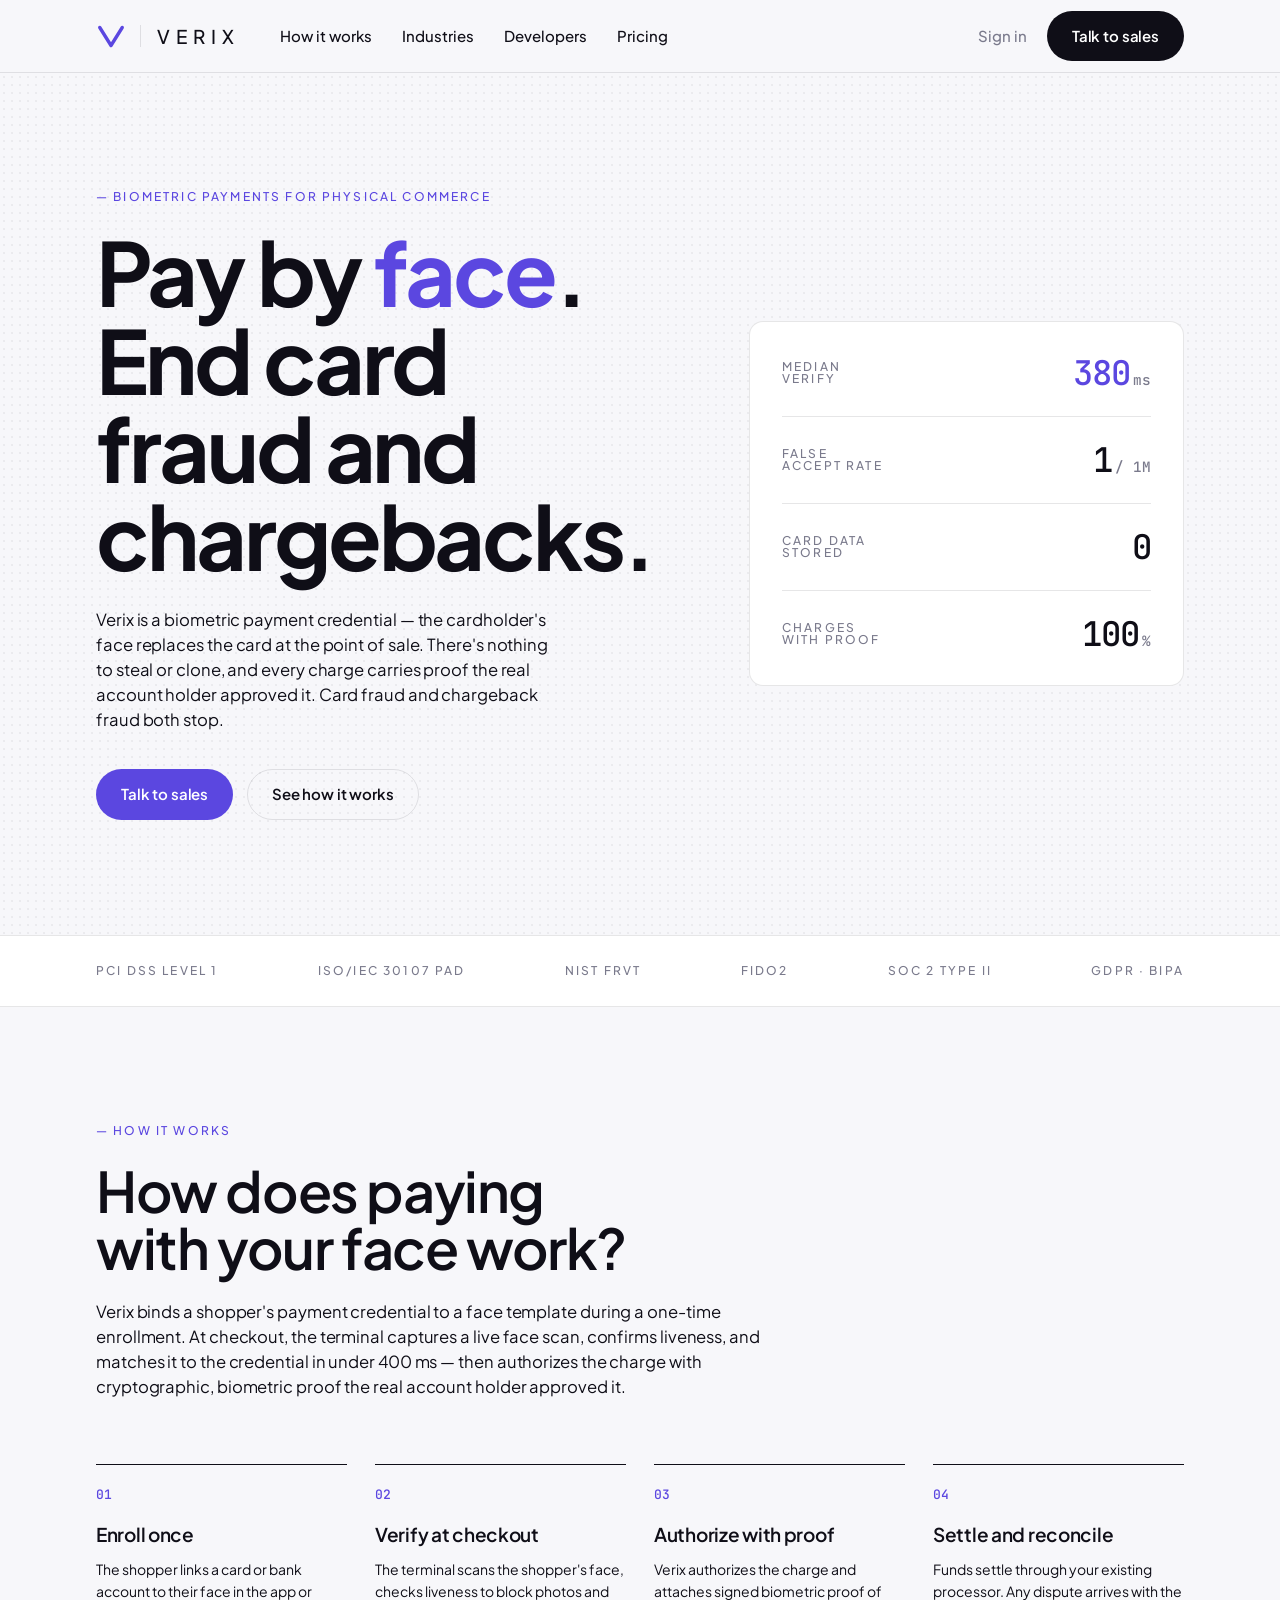
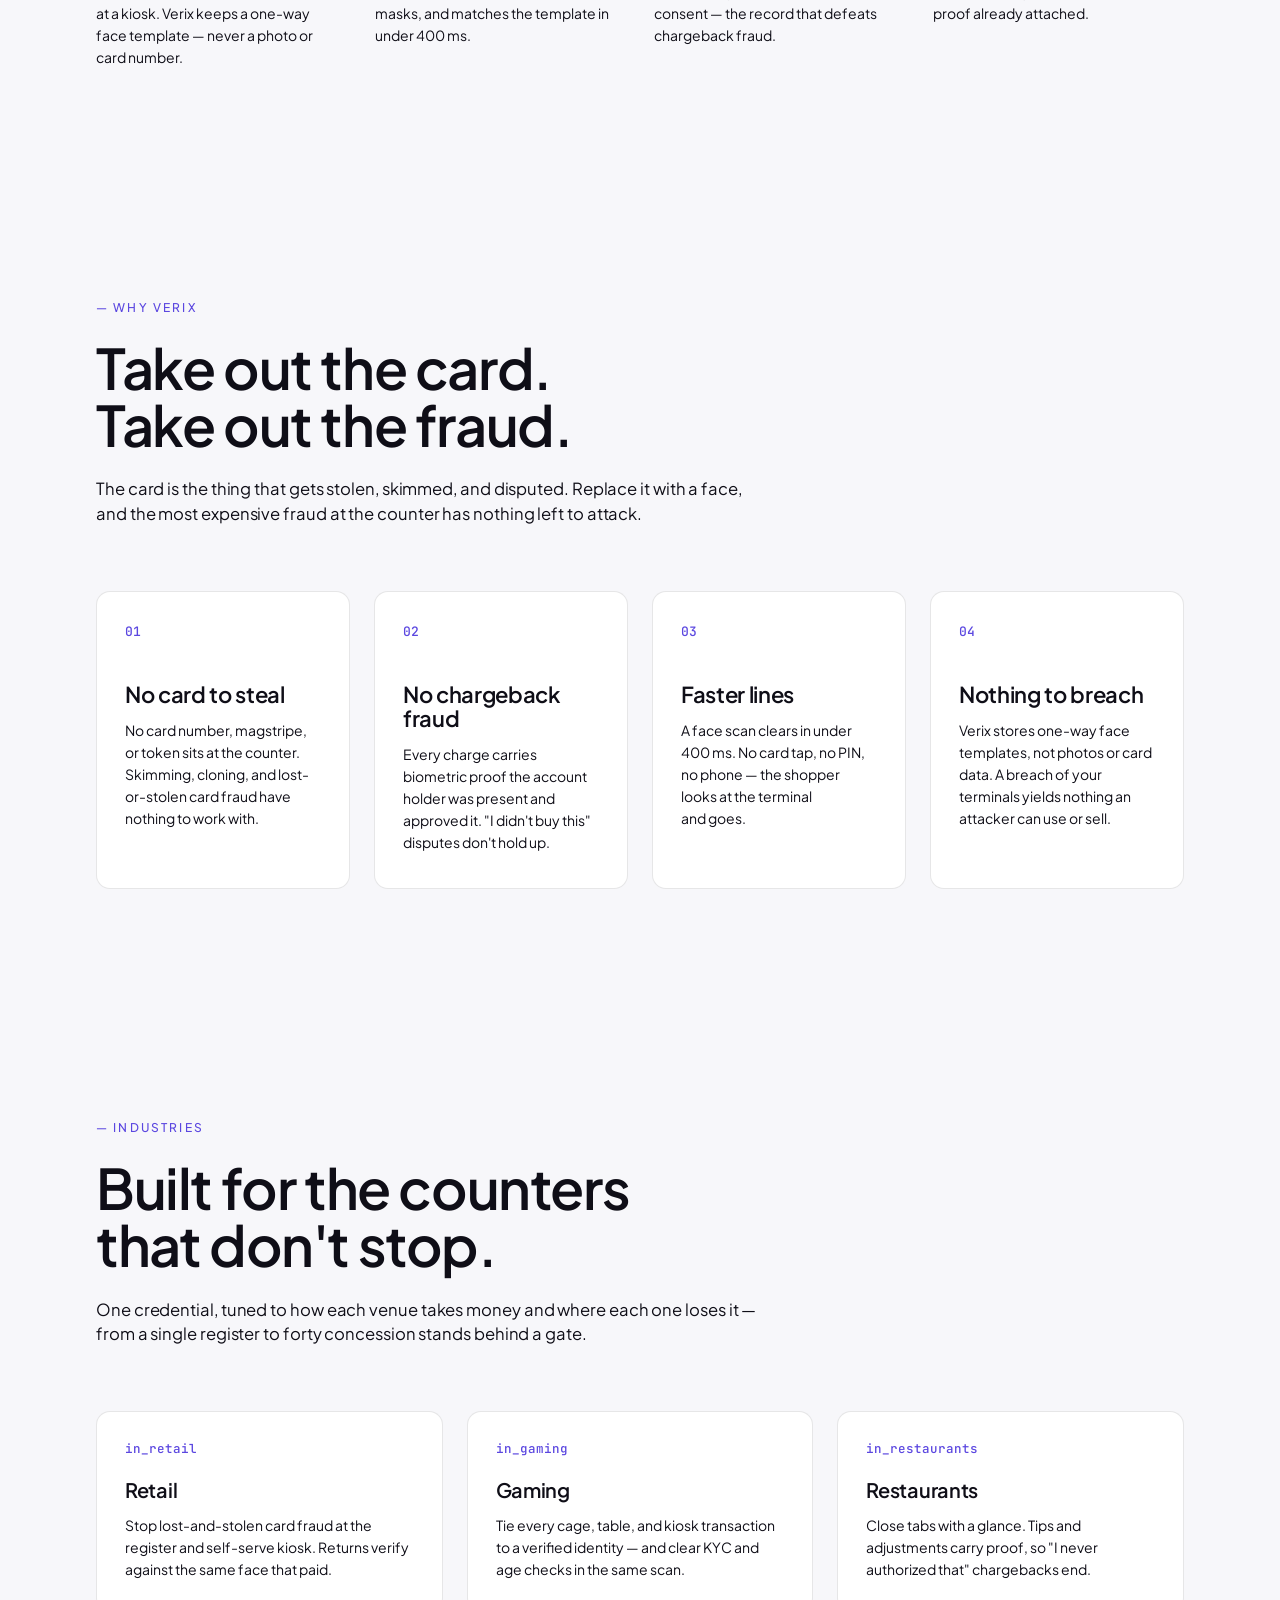
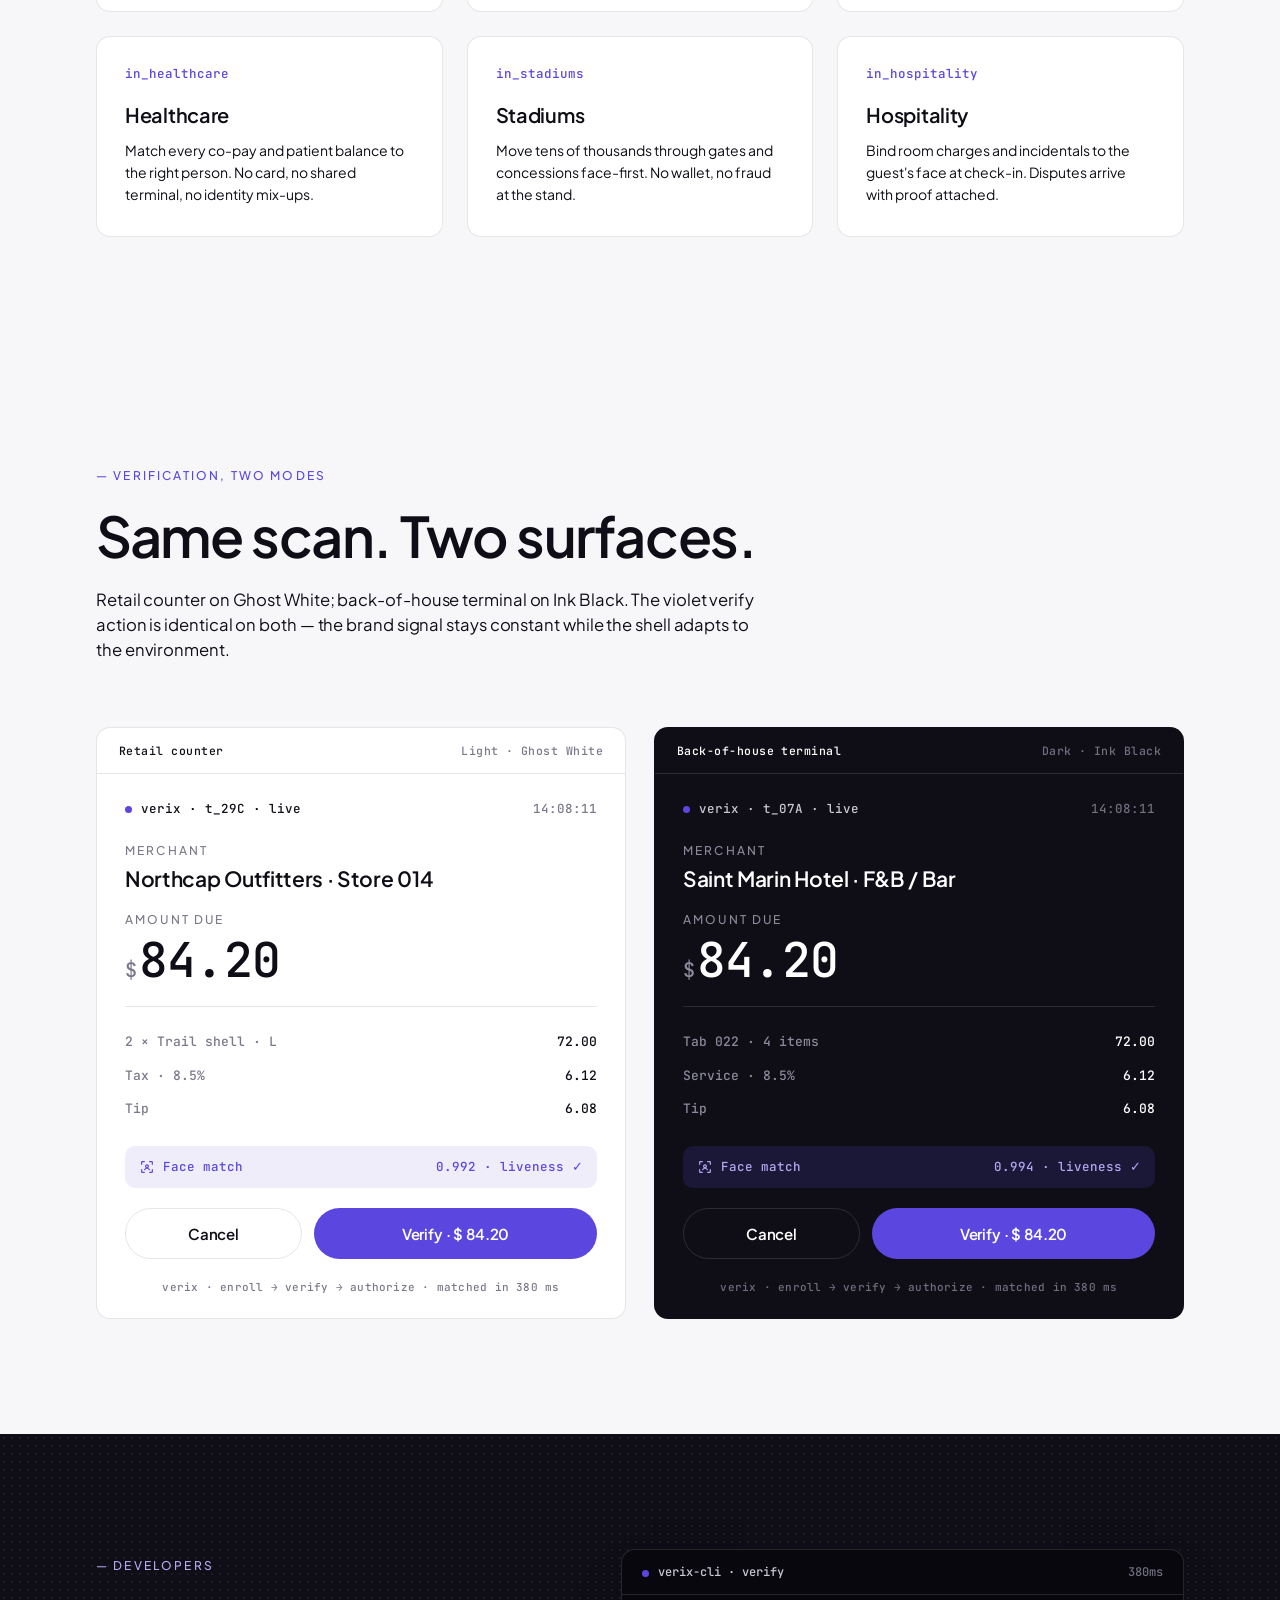
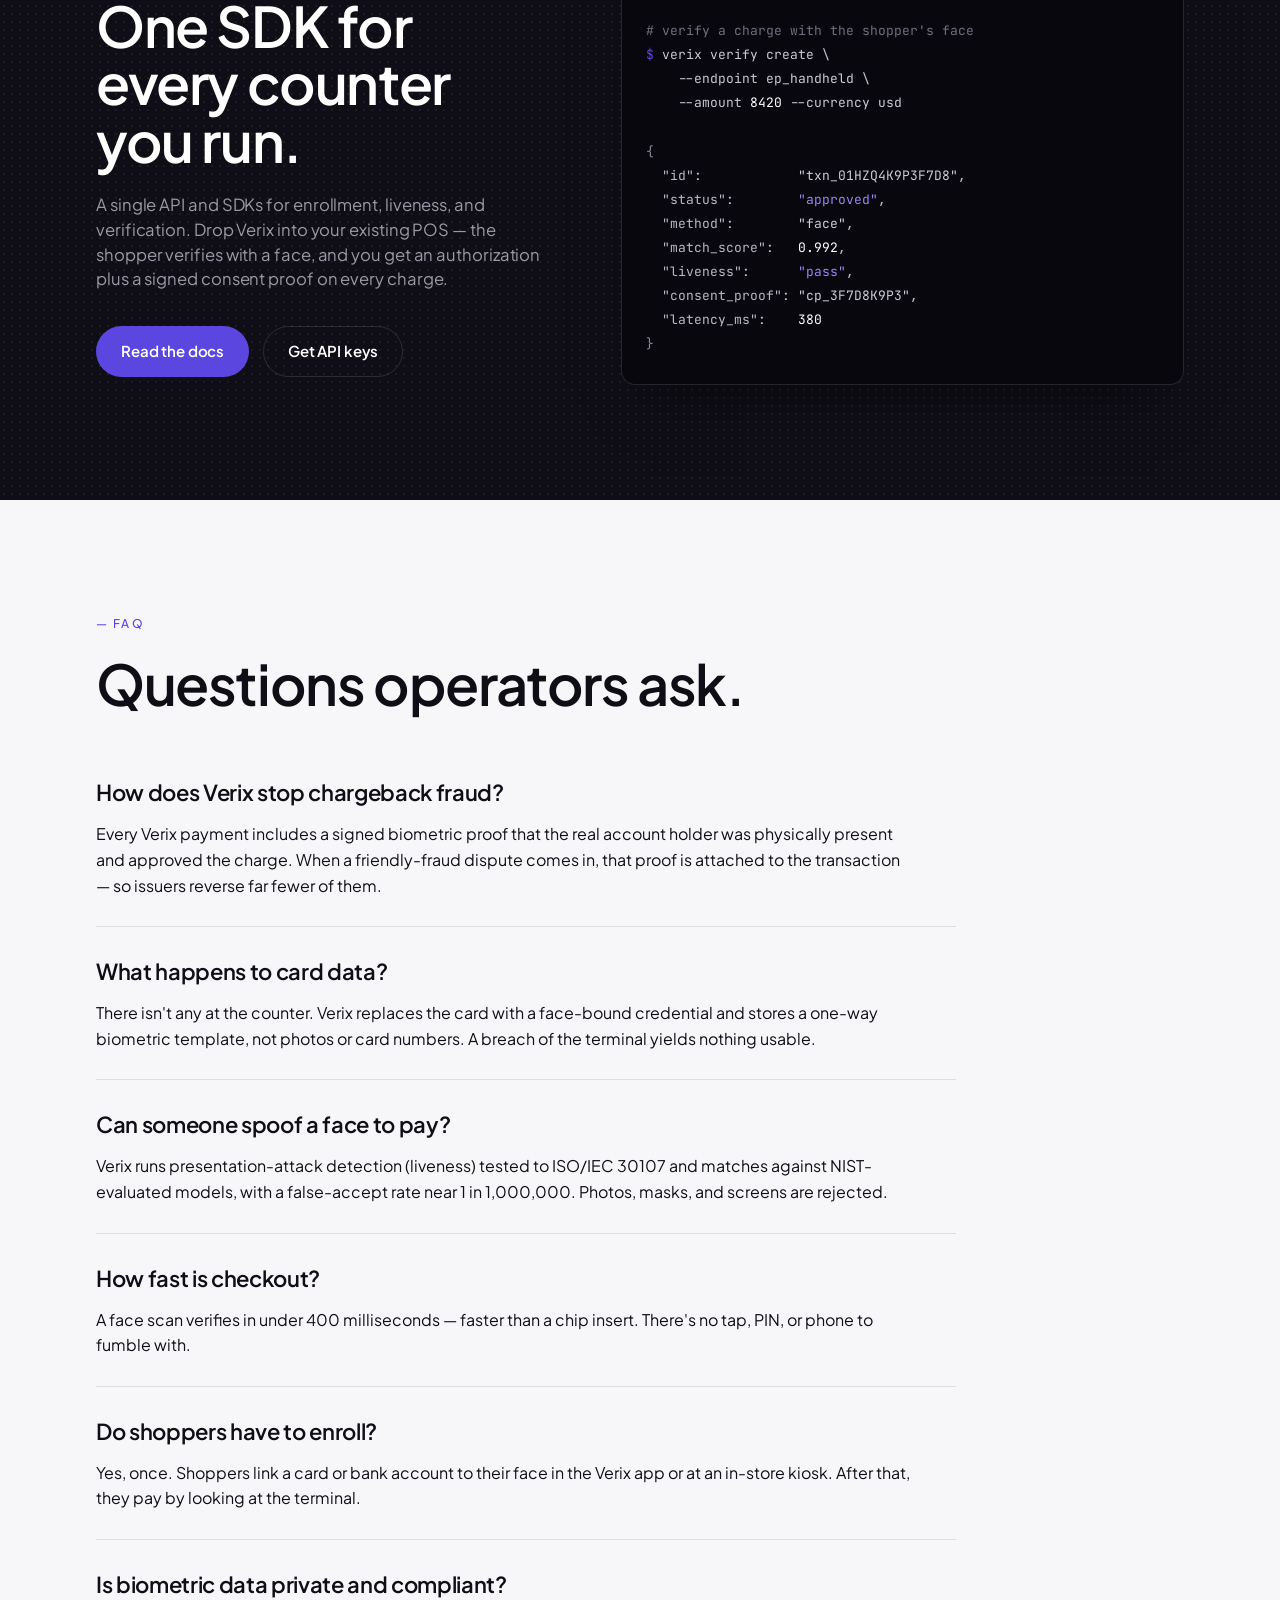
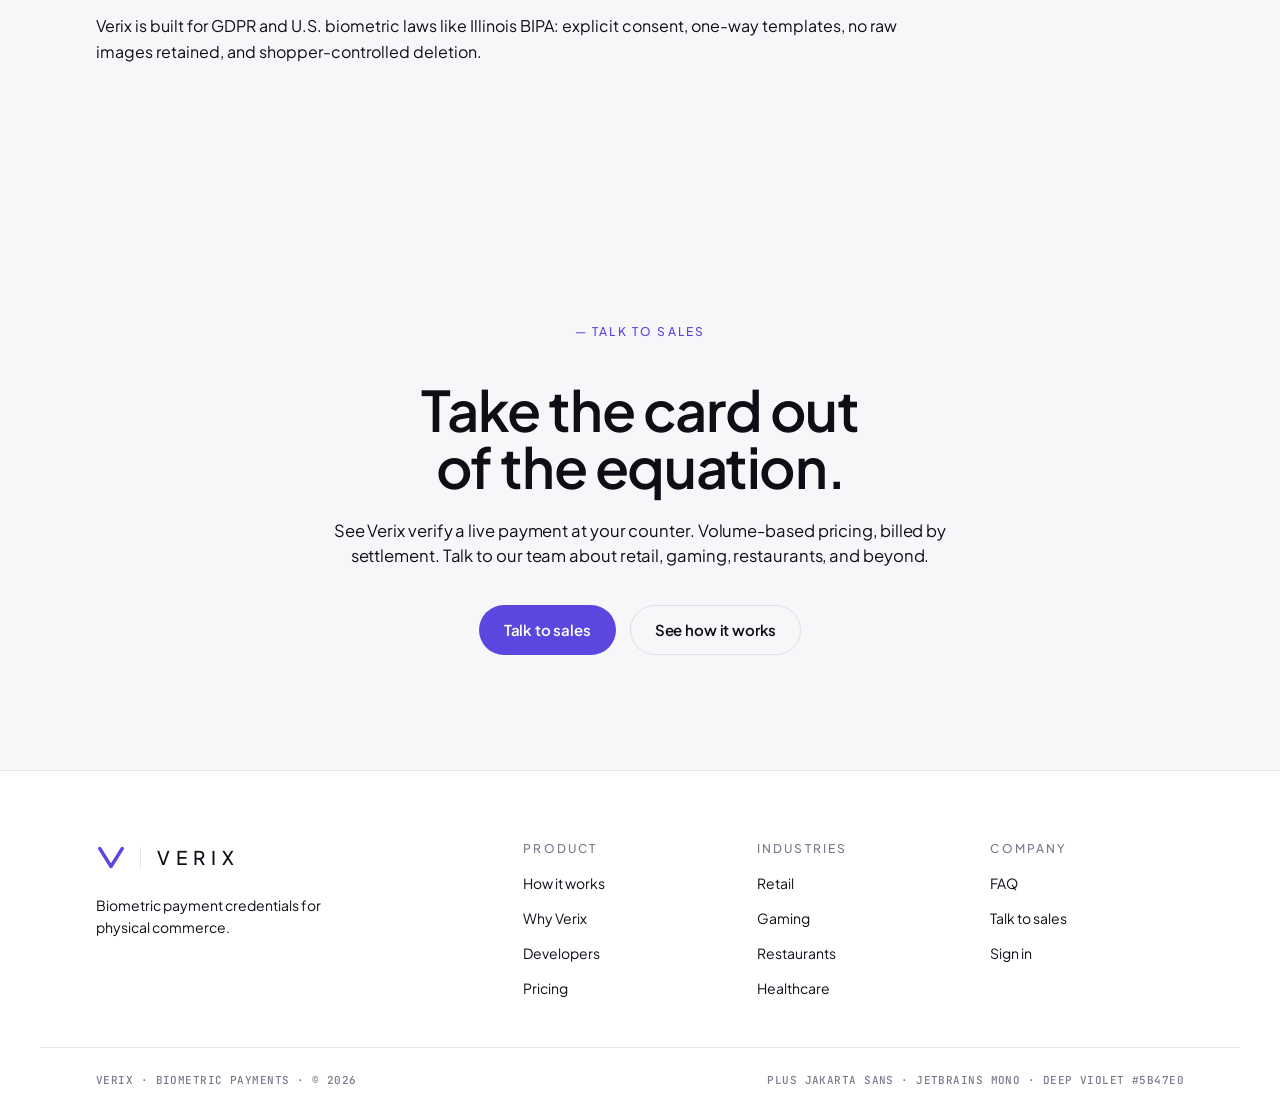
==== index.html @ 4250e893 "Initial release: Verix biometric payment marketing site Full single-page site for Verix — Face ID / " ====
<!DOCTYPE html>
<html lang="en">
<head>
  <meta charset="UTF-8" />
  <meta name="viewport" content="width=device-width, initial-scale=1.0" />
  <title>Verix — Biometric Payments That End Card &amp; Chargeback Fraud</title>
  <meta name="description" content="Verix turns a shopper's face into their payment credential at the POS — ending stolen-card fraud and chargeback fraud for retail, gaming, restaurants, and more." />
  <meta name="author" content="Verix" />
  <meta name="robots" content="index, follow, max-image-preview:large" />
  <meta name="theme-color" content="#0F0E17" />
  <!-- PRE-LAUNCH TODO: replace every "verix.example" with the real domain once purchased
       (canonical, Open Graph, Twitter, JSON-LD, robots.txt, sitemap.xml). -->
  <link rel="canonical" href="https://verix.example/" />

  <!-- Open Graph -->
  <meta property="og:type" content="website" />
  <meta property="og:site_name" content="Verix" />
  <meta property="og:title" content="Verix — Biometric Payments That End Card &amp; Chargeback Fraud" />
  <meta property="og:description" content="A payment credential bound to the cardholder's face. Nothing to steal or clone, and proof the real account holder approved every charge — so card fraud and chargeback fraud both stop." />
  <meta property="og:url" content="https://verix.example/" />
  <meta property="og:image" content="https://verix.example/og-cover.png" />
  <!-- Twitter -->
  <meta name="twitter:card" content="summary_large_image" />
  <meta name="twitter:title" content="Verix — Biometric Payments That End Card &amp; Chargeback Fraud" />
  <meta name="twitter:description" content="Pay by face at the POS. No card to steal, and biometric proof that defeats chargeback fraud." />
  <meta name="twitter:image" content="https://verix.example/og-cover.png" />

  <link rel="preconnect" href="https://fonts.googleapis.com" />
  <link rel="preconnect" href="https://fonts.gstatic.com" crossorigin />
  <link href="https://fonts.googleapis.com/css2?family=JetBrains+Mono:wght@400;500&family=Plus+Jakarta+Sans:wght@400;500;600;700;800&display=swap" rel="stylesheet" />
  <link rel="icon" href="data:image/svg+xml,%3Csvg xmlns='http://www.w3.org/2000/svg' viewBox='0 0 40 36'%3E%3Cpath d='M5 6 20 30 35 6' fill='none' stroke='%235B47E0' stroke-width='4.5' stroke-linecap='round' stroke-linejoin='round'/%3E%3C/svg%3E" />
  <link rel="stylesheet" href="styles.css" />

  <!-- Structured data -->
  <script type="application/ld+json">
  {
    "@context": "https://schema.org",
    "@type": "Organization",
    "name": "Verix",
    "url": "https://verix.example/",
    "logo": "https://verix.example/logo.svg",
    "description": "Verix is a biometric payment credential that replaces cards at the point of sale to eliminate card fraud and chargeback fraud.",
    "sameAs": ["https://www.linkedin.com/company/verix", "https://x.com/verix"]
  }
  </script>
  <script type="application/ld+json">
  {
    "@context": "https://schema.org",
    "@type": "WebSite",
    "name": "Verix",
    "url": "https://verix.example/"
  }
  </script>
  <script type="application/ld+json">
  {
    "@context": "https://schema.org",
    "@type": "SoftwareApplication",
    "name": "Verix",
    "applicationCategory": "FinanceApplication",
    "operatingSystem": "POS terminals, iOS, Android",
    "description": "A face-bound payment credential for POS systems that eliminates card fraud and chargeback fraud across retail, gaming, restaurants, healthcare, stadiums, and hospitality."
  }
  </script>
  <script type="application/ld+json">
  {
    "@context": "https://schema.org",
    "@type": "HowTo",
    "name": "How to pay with your face using Verix",
    "step": [
      { "@type": "HowToStep", "name": "Enroll once", "text": "The shopper links a card or bank account to their face in the Verix app or at an in-store kiosk. Verix stores a one-way face template, never a photo or card number." },
      { "@type": "HowToStep", "name": "Verify at checkout", "text": "The terminal scans the shopper's face, checks liveness to block spoofs, and matches the template in under 400 milliseconds." },
      { "@type": "HowToStep", "name": "Authorize with proof", "text": "Verix authorizes the charge and attaches biometric proof of consent — the record that defeats chargeback fraud." },
      { "@type": "HowToStep", "name": "Settle and reconcile", "text": "Funds settle through your existing processor. Any dispute arrives with the proof already attached." }
    ]
  }
  </script>
  <script type="application/ld+json">
  {
    "@context": "https://schema.org",
    "@type": "FAQPage",
    "mainEntity": [
      { "@type": "Question", "name": "How does Verix stop chargeback fraud?", "acceptedAnswer": { "@type": "Answer", "text": "Every Verix payment includes a signed biometric proof that the real account holder was physically present and approved the charge. When a friendly-fraud dispute comes in, that proof is attached to the transaction, so issuers reverse far fewer of them." } },
      { "@type": "Question", "name": "What happens to card data with Verix?", "acceptedAnswer": { "@type": "Answer", "text": "There is no card data at the counter. Verix replaces the card with a face-bound credential and stores a one-way biometric template, not photos or card numbers. A breach of the terminal yields nothing usable." } },
      { "@type": "Question", "name": "Can someone spoof a face to pay with Verix?", "acceptedAnswer": { "@type": "Answer", "text": "Verix runs presentation-attack detection (liveness) tested to ISO/IEC 30107 and matches against NIST-evaluated models, with a false-accept rate near 1 in 1,000,000. Photos, masks, and screens are rejected." } },
      { "@type": "Question", "name": "How fast is checkout with Verix?", "acceptedAnswer": { "@type": "Answer", "text": "A face scan verifies in under 400 milliseconds — faster than a chip insert. There is no tap, PIN, or phone to fumble with." } },
      { "@type": "Question", "name": "Do shoppers have to enroll first?", "acceptedAnswer": { "@type": "Answer", "text": "Yes, once. Shoppers link a card or bank account to their face in the Verix app or at an in-store kiosk. After that, they pay by looking at the terminal." } },
      { "@type": "Question", "name": "Is biometric data private and compliant?", "acceptedAnswer": { "@type": "Answer", "text": "Verix is built for GDPR and U.S. biometric laws like Illinois BIPA: explicit consent, one-way templates, no raw images retained, and shopper-controlled deletion." } }
    ]
  }
  </script>
  <script type="application/ld+json">
  {
    "@context": "https://schema.org",
    "@type": "WebPage",
    "url": "https://verix.example/",
    "name": "Verix — Biometric Payments That End Card & Chargeback Fraud",
    "speakable": { "@type": "SpeakableSpecification", "cssSelector": [".hero h1", ".hero-lede"] }
  }
  </script>
</head>
<body>
  <a class="skip-link" href="#main">Skip to content</a>

  <!-- ============ HEADER ============ -->
  <header class="site-header" id="top">
    <div class="container header-inner">
      <a class="wordmark" href="#top" aria-label="Verix home">
        <svg class="vmark" viewBox="0 0 40 36" fill="none" aria-hidden="true">
          <path d="M5 6 L20 30 L35 6" stroke="currentColor" stroke-width="4.5" stroke-linecap="round" stroke-linejoin="round"/>
        </svg>
        <span class="wordmark-rule" aria-hidden="true"></span>
        <span class="wordmark-text">VERIX</span>
      </a>

      <nav class="primary-nav" aria-label="Primary">
        <a href="#how">How it works</a>
        <a href="#industries">Industries</a>
        <a href="#developers">Developers</a>
        <a href="#pricing">Pricing</a>
      </nav>

      <div class="header-actions">
        <a class="link-signin" href="#signin">Sign in</a>
        <a class="btn btn-ink" href="#pricing">Talk to sales</a>
        <button class="nav-toggle" aria-label="Toggle navigation" aria-expanded="false" aria-controls="mobile-nav">
          <span></span><span></span><span></span>
        </button>
      </div>
    </div>
    <nav class="mobile-nav" id="mobile-nav" aria-label="Mobile">
      <a href="#how">How it works</a>
      <a href="#industries">Industries</a>
      <a href="#developers">Developers</a>
      <a href="#pricing">Pricing</a>
      <a href="#signin">Sign in</a>
      <a class="btn btn-violet" href="#pricing">Talk to sales</a>
    </nav>
  </header>

  <main id="main">
    <!-- ============ HERO ============ -->
    <section class="hero">
      <div class="container hero-grid">
        <div class="hero-copy">
          <p class="eyebrow reveal" style="--rd:0s">— Biometric payments for physical commerce</p>
          <h1 class="display-1 reveal" style="--rd:.07s">
            Pay by <span class="accent">face</span>. End card fraud and chargebacks.
          </h1>
          <p class="body-1 hero-lede reveal" style="--rd:.14s">
            Verix is a biometric payment credential — the cardholder's face replaces
            the card at the point of sale. There's nothing to steal or clone, and
            every charge carries proof the real account holder approved it. Card
            fraud and chargeback fraud both stop.
          </p>
          <div class="hero-cta reveal" style="--rd:.21s">
            <a class="btn btn-violet" href="#pricing">Talk to sales</a>
            <a class="btn btn-outline" href="#how">See how it works</a>
          </div>
        </div>

        <aside class="stats-card reveal" style="--rd:.28s" aria-label="Verix at a glance">
          <dl class="stats">
            <div class="stat">
              <dt class="caps-label">Median verify</dt>
              <dd class="mono-amount accent">380<span class="unit">ms</span></dd>
            </div>
            <div class="stat">
              <dt class="caps-label">False accept rate</dt>
              <dd class="mono-amount">1<span class="unit">/ 1M</span></dd>
            </div>
            <div class="stat">
              <dt class="caps-label">Card data stored</dt>
              <dd class="mono-amount">0</dd>
            </div>
            <div class="stat">
              <dt class="caps-label">Charges with proof</dt>
              <dd class="mono-amount">100<span class="unit">%</span></dd>
            </div>
          </dl>
        </aside>
      </div>
    </section>

    <!-- ============ STANDARDS / TRUST BAND ============ -->
    <section class="strip" aria-label="Standards and certifications">
      <div class="container">
        <ul class="strip-list">
          <li>PCI DSS Level 1</li>
          <li>ISO/IEC 30107 PAD</li>
          <li>NIST FRVT</li>
          <li>FIDO2</li>
          <li>SOC 2 Type II</li>
          <li>GDPR · BIPA</li>
        </ul>
      </div>
    </section>

    <!-- ============ HOW IT WORKS (AEO question + HowTo) ============ -->
    <section class="section" id="how">
      <div class="container">
        <header class="section-head">
          <p class="eyebrow">— How it works</p>
          <h2 class="display-2">How does paying with your face work?</h2>
          <p class="body-1 section-sub">
            Verix binds a shopper's payment credential to a face template during a
            one-time enrollment. At checkout, the terminal captures a live face scan,
            confirms liveness, and matches it to the credential in under 400&nbsp;ms —
            then authorizes the charge with cryptographic, biometric proof the real
            account holder approved it.
          </p>
        </header>

        <ol class="step-grid">
          <li class="step">
            <span class="step-num mono">01</span>
            <h3 class="step-title">Enroll once</h3>
            <p class="body-2">The shopper links a card or bank account to their face in the app or at a kiosk. Verix keeps a one-way face template — never a photo or card number.</p>
          </li>
          <li class="step">
            <span class="step-num mono">02</span>
            <h3 class="step-title">Verify at checkout</h3>
            <p class="body-2">The terminal scans the shopper's face, checks liveness to block photos and masks, and matches the template in under 400&nbsp;ms.</p>
          </li>
          <li class="step">
            <span class="step-num mono">03</span>
            <h3 class="step-title">Authorize with proof</h3>
            <p class="body-2">Verix authorizes the charge and attaches signed biometric proof of consent — the record that defeats chargeback fraud.</p>
          </li>
          <li class="step">
            <span class="step-num mono">04</span>
            <h3 class="step-title">Settle and reconcile</h3>
            <p class="body-2">Funds settle through your existing processor. Any dispute arrives with the proof already attached.</p>
          </li>
        </ol>
      </div>
    </section>

    <!-- ============ VALUE PROPS ============ -->
    <section class="section section-why" id="why">
      <div class="container">
        <header class="section-head">
          <p class="eyebrow">— Why Verix</p>
          <h2 class="display-2">Take out the card. Take out the fraud.</h2>
          <p class="body-1 section-sub">
            The card is the thing that gets stolen, skimmed, and disputed. Replace it
            with a face, and the most expensive fraud at the counter has nothing left
            to attack.
          </p>
        </header>

        <div class="feature-grid">
          <article class="feature-card">
            <span class="feature-index mono">01</span>
            <h3 class="heading-1">No card to steal</h3>
            <p class="body-2">
              No card number, magstripe, or token sits at the counter. Skimming,
              cloning, and lost-or-stolen card fraud have nothing to work with.
            </p>
          </article>
          <article class="feature-card">
            <span class="feature-index mono">02</span>
            <h3 class="heading-1">No chargeback fraud</h3>
            <p class="body-2">
              Every charge carries biometric proof the account holder was present and
              approved it. "I didn't buy this" disputes don't hold up.
            </p>
          </article>
          <article class="feature-card">
            <span class="feature-index mono">03</span>
            <h3 class="heading-1">Faster lines</h3>
            <p class="body-2">
              A face scan clears in under 400&nbsp;ms. No card tap, no PIN, no phone —
              the shopper looks at the terminal and goes.
            </p>
          </article>
          <article class="feature-card">
            <span class="feature-index mono">04</span>
            <h3 class="heading-1">Nothing to breach</h3>
            <p class="body-2">
              Verix stores one-way face templates, not photos or card data. A breach
              of your terminals yields nothing an attacker can use or sell.
            </p>
          </article>
        </div>
      </div>
    </section>

    <!-- ============ INDUSTRIES ============ -->
    <section class="section" id="industries">
      <div class="container">
        <header class="section-head">
          <p class="eyebrow">— Industries</p>
          <h2 class="display-2">Built for the counters that don't stop.</h2>
          <p class="body-1 section-sub">
            One credential, tuned to how each venue takes money and where each one
            loses it — from a single register to forty concession stands behind a gate.
          </p>
        </header>

        <ul class="industry-grid">
          <li class="industry-card">
            <span class="mono industry-code">in_retail</span>
            <h3 class="industry-name">Retail</h3>
            <p class="body-2">Stop lost-and-stolen card fraud at the register and self-serve kiosk. Returns verify against the same face that paid.</p>
          </li>
          <li class="industry-card">
            <span class="mono industry-code">in_gaming</span>
            <h3 class="industry-name">Gaming</h3>
            <p class="body-2">Tie every cage, table, and kiosk transaction to a verified identity — and clear KYC and age checks in the same scan.</p>
          </li>
          <li class="industry-card">
            <span class="mono industry-code">in_restaurants</span>
            <h3 class="industry-name">Restaurants</h3>
            <p class="body-2">Close tabs with a glance. Tips and adjustments carry proof, so "I never authorized that" chargebacks end.</p>
          </li>
          <li class="industry-card">
            <span class="mono industry-code">in_healthcare</span>
            <h3 class="industry-name">Healthcare</h3>
            <p class="body-2">Match every co-pay and patient balance to the right person. No card, no shared terminal, no identity mix-ups.</p>
          </li>
          <li class="industry-card">
            <span class="mono industry-code">in_stadiums</span>
            <h3 class="industry-name">Stadiums</h3>
            <p class="body-2">Move tens of thousands through gates and concessions face-first. No wallet, no fraud at the stand.</p>
          </li>
          <li class="industry-card">
            <span class="mono industry-code">in_hospitality</span>
            <h3 class="industry-name">Hospitality</h3>
            <p class="body-2">Bind room charges and incidentals to the guest's face at check-in. Disputes arrive with proof attached.</p>
          </li>
        </ul>
      </div>
    </section>

    <!-- ============ SURFACES / TERMINALS ============ -->
    <section class="section section-surfaces" id="surfaces">
      <div class="container">
        <header class="section-head">
          <p class="eyebrow">— Verification, two modes</p>
          <h2 class="display-2">Same scan. Two surfaces.</h2>
          <p class="body-1 section-sub">
            Retail counter on Ghost White; back-of-house terminal on Ink Black. The
            violet verify action is identical on both — the brand signal stays
            constant while the shell adapts to the environment.
          </p>
        </header>

        <div class="terminal-grid">
          <!-- RETAIL COUNTER · LIGHT -->
          <figure class="terminal terminal-light">
            <figcaption class="terminal-tag">
              <span class="mono">Retail counter</span>
              <span class="mono muted">Light · Ghost White</span>
            </figcaption>
            <div class="terminal-body">
              <div class="terminal-status mono">
                <span><span class="dot"></span>verix · t_29C · live</span>
                <span class="muted">14:08:11</span>
              </div>
              <p class="caps-label">Merchant</p>
              <p class="heading-1 terminal-merchant">Northcap Outfitters · Store 014</p>
              <p class="caps-label">Amount due</p>
              <p class="mono-amount terminal-amount"><span class="unit pre">$</span>84.20</p>
              <div class="terminal-rule"></div>
              <dl class="line-items mono">
                <div><dt>2 × Trail shell · L</dt><dd>72.00</dd></div>
                <div><dt>Tax · 8.5%</dt><dd>6.12</dd></div>
                <div><dt>Tip</dt><dd>6.08</dd></div>
              </dl>
              <div class="verify-row mono">
                <span class="verify-label"><svg class="scan-icon" viewBox="0 0 24 24" fill="none" aria-hidden="true"><path d="M4 8V5a1 1 0 0 1 1-1h3M16 4h3a1 1 0 0 1 1 1v3M20 16v3a1 1 0 0 1-1 1h-3M8 20H5a1 1 0 0 1-1-1v-3" stroke="currentColor" stroke-width="1.8" stroke-linecap="round" stroke-linejoin="round"/><circle cx="12" cy="11" r="2.1" stroke="currentColor" stroke-width="1.8"/><path d="M8.4 16c.7-1.3 2-2.1 3.6-2.1s2.9.8 3.6 2.1" stroke="currentColor" stroke-width="1.8" stroke-linecap="round"/></svg>Face match</span>
                <span class="verify-val">0.992 · liveness ✓</span>
              </div>
              <div class="terminal-actions" aria-hidden="true">
                <button class="btn btn-outline" type="button" tabindex="-1">Cancel</button>
                <button class="btn btn-violet" type="button" tabindex="-1">Verify&nbsp;·&nbsp;$&nbsp;84.20</button>
              </div>
              <p class="terminal-foot mono">verix · enroll → verify → authorize · matched in 380 ms</p>
            </div>
          </figure>

          <!-- BACK-OF-HOUSE · DARK -->
          <figure class="terminal terminal-dark">
            <figcaption class="terminal-tag">
              <span class="mono">Back-of-house terminal</span>
              <span class="mono muted">Dark · Ink Black</span>
            </figcaption>
            <div class="terminal-body">
              <div class="terminal-status mono">
                <span><span class="dot"></span>verix · t_07A · live</span>
                <span class="muted">14:08:11</span>
              </div>
              <p class="caps-label">Merchant</p>
              <p class="heading-1 terminal-merchant">Saint Marin Hotel · F&amp;B / Bar</p>
              <p class="caps-label">Amount due</p>
              <p class="mono-amount terminal-amount"><span class="unit pre">$</span>84.20</p>
              <div class="terminal-rule"></div>
              <dl class="line-items mono">
                <div><dt>Tab 022 · 4 items</dt><dd>72.00</dd></div>
                <div><dt>Service · 8.5%</dt><dd>6.12</dd></div>
                <div><dt>Tip</dt><dd>6.08</dd></div>
              </dl>
              <div class="verify-row mono">
                <span class="verify-label"><svg class="scan-icon" viewBox="0 0 24 24" fill="none" aria-hidden="true"><path d="M4 8V5a1 1 0 0 1 1-1h3M16 4h3a1 1 0 0 1 1 1v3M20 16v3a1 1 0 0 1-1 1h-3M8 20H5a1 1 0 0 1-1-1v-3" stroke="currentColor" stroke-width="1.8" stroke-linecap="round" stroke-linejoin="round"/><circle cx="12" cy="11" r="2.1" stroke="currentColor" stroke-width="1.8"/><path d="M8.4 16c.7-1.3 2-2.1 3.6-2.1s2.9.8 3.6 2.1" stroke="currentColor" stroke-width="1.8" stroke-linecap="round"/></svg>Face match</span>
                <span class="verify-val">0.994 · liveness ✓</span>
              </div>
              <div class="terminal-actions" aria-hidden="true">
                <button class="btn btn-outline btn-outline-dark" type="button" tabindex="-1">Cancel</button>
                <button class="btn btn-violet" type="button" tabindex="-1">Verify&nbsp;·&nbsp;$&nbsp;84.20</button>
              </div>
              <p class="terminal-foot mono">verix · enroll → verify → authorize · matched in 380 ms</p>
            </div>
          </figure>
        </div>
      </div>
    </section>

    <!-- ============ DEVELOPERS ============ -->
    <section class="section section-dev" id="developers">
      <div class="container dev-grid">
        <div class="dev-copy">
          <p class="eyebrow eyebrow-on-dark">— Developers</p>
          <h2 class="display-2 on-dark">One SDK for every counter you run.</h2>
          <p class="body-1 on-dark-muted">
            A single API and SDKs for enrollment, liveness, and verification. Drop
            Verix into your existing POS — the shopper verifies with a face, and you
            get an authorization plus a signed consent proof on every charge.
          </p>
          <div class="hero-cta">
            <a class="btn btn-violet" href="#pricing">Read the docs</a>
            <a class="btn btn-outline btn-outline-dark" href="#pricing">Get API keys</a>
          </div>
        </div>

        <div class="code-window" role="img" aria-label="Example Verix face-verification API response">
          <div class="code-bar mono">
            <span><span class="dot"></span>verix-cli · verify</span>
            <span class="muted">380ms</span>
          </div>
          <pre class="code-block mono"><span class="c-com"># verify a charge with the shopper's face</span>
<span class="c-cmd">$</span> verix verify create \
    --endpoint <span class="c-str">ep_handheld</span> \
    --amount <span class="c-num">8420</span> --currency <span class="c-str">usd</span>

<span class="c-key">{</span>
  <span class="c-prop">"id"</span>:            <span class="c-str">"txn_01HZQ4K9P3F7D8"</span>,
  <span class="c-prop">"status"</span>:        <span class="c-acc">"approved"</span>,
  <span class="c-prop">"method"</span>:        <span class="c-str">"face"</span>,
  <span class="c-prop">"match_score"</span>:   <span class="c-num">0.992</span>,
  <span class="c-prop">"liveness"</span>:      <span class="c-acc">"pass"</span>,
  <span class="c-prop">"consent_proof"</span>: <span class="c-str">"cp_3F7D8K9P3"</span>,
  <span class="c-prop">"latency_ms"</span>:    <span class="c-num">380</span>
<span class="c-key">}</span></pre>
        </div>
      </div>
    </section>

    <!-- ============ FAQ (AEO / FAQPage) ============ -->
    <section class="section" id="faq">
      <div class="container">
        <header class="section-head">
          <p class="eyebrow">— FAQ</p>
          <h2 class="display-2">Questions operators ask.</h2>
        </header>

        <div class="faq-list">
          <article class="faq-item">
            <h3 class="faq-q">How does Verix stop chargeback fraud?</h3>
            <p class="faq-a">Every Verix payment includes a signed biometric proof that the real account holder was physically present and approved the charge. When a friendly-fraud dispute comes in, that proof is attached to the transaction — so issuers reverse far fewer of them.</p>
          </article>
          <article class="faq-item">
            <h3 class="faq-q">What happens to card data?</h3>
            <p class="faq-a">There isn't any at the counter. Verix replaces the card with a face-bound credential and stores a one-way biometric template, not photos or card numbers. A breach of the terminal yields nothing usable.</p>
          </article>
          <article class="faq-item">
            <h3 class="faq-q">Can someone spoof a face to pay?</h3>
            <p class="faq-a">Verix runs presentation-attack detection (liveness) tested to ISO/IEC 30107 and matches against NIST-evaluated models, with a false-accept rate near 1 in 1,000,000. Photos, masks, and screens are rejected.</p>
          </article>
          <article class="faq-item">
            <h3 class="faq-q">How fast is checkout?</h3>
            <p class="faq-a">A face scan verifies in under 400 milliseconds — faster than a chip insert. There's no tap, PIN, or phone to fumble with.</p>
          </article>
          <article class="faq-item">
            <h3 class="faq-q">Do shoppers have to enroll?</h3>
            <p class="faq-a">Yes, once. Shoppers link a card or bank account to their face in the Verix app or at an in-store kiosk. After that, they pay by looking at the terminal.</p>
          </article>
          <article class="faq-item">
            <h3 class="faq-q">Is biometric data private and compliant?</h3>
            <p class="faq-a">Verix is built for GDPR and U.S. biometric laws like Illinois BIPA: explicit consent, one-way templates, no raw images retained, and shopper-controlled deletion.</p>
          </article>
        </div>
      </div>
    </section>

    <!-- ============ FINAL CTA ============ -->
    <section class="section section-cta" id="pricing">
      <div class="container cta-inner">
        <p class="eyebrow">— Talk to sales</p>
        <h2 class="display-2">Take the card out of the equation.</h2>
        <p class="body-1 section-sub centered">
          See Verix verify a live payment at your counter. Volume-based pricing,
          billed by settlement. Talk to our team about retail, gaming, restaurants,
          and beyond.
        </p>
        <div class="hero-cta centered" id="contact">
          <a class="btn btn-violet" href="#contact">Talk to sales</a>
          <a class="btn btn-outline" href="#how">See how it works</a>
        </div>
      </div>
    </section>
  </main>

  <!-- ============ FOOTER ============ -->
  <footer class="site-footer">
    <div class="container footer-grid">
      <div class="footer-brand">
        <a class="wordmark wordmark-footer" href="#top" aria-label="Verix home">
          <svg class="vmark" viewBox="0 0 40 36" fill="none" aria-hidden="true">
            <path d="M5 6 L20 30 L35 6" stroke="currentColor" stroke-width="4.5" stroke-linecap="round" stroke-linejoin="round"/>
          </svg>
          <span class="wordmark-rule" aria-hidden="true"></span>
          <span class="wordmark-text">VERIX</span>
        </a>
        <p class="body-2 footer-tagline">Biometric payment credentials for physical commerce.</p>
      </div>

      <nav class="footer-col" aria-label="Product">
        <p class="caps-label">Product</p>
        <a href="#how">How it works</a>
        <a href="#why">Why Verix</a>
        <a href="#developers">Developers</a>
        <a href="#pricing">Pricing</a>
      </nav>
      <nav class="footer-col" aria-label="Industries">
        <p class="caps-label">Industries</p>
        <a href="#industries">Retail</a>
        <a href="#industries">Gaming</a>
        <a href="#industries">Restaurants</a>
        <a href="#industries">Healthcare</a>
      </nav>
      <nav class="footer-col" aria-label="Company">
        <p class="caps-label">Company</p>
        <a href="#faq">FAQ</a>
        <a href="#pricing">Talk to sales</a>
        <a href="#signin">Sign in</a>
      </nav>
    </div>

    <div class="container footer-meta mono">
      <span>VERIX · BIOMETRIC PAYMENTS · © 2026</span>
      <span class="muted">PLUS JAKARTA SANS · JETBRAINS MONO · DEEP VIOLET #5B47E0</span>
    </div>
  </footer>

  <script src="app.js"></script>
</body>
</html>
---- styles.css ----
/* ============================================================
   VERIX — Brand System v2.0
   Plus Jakarta Sans · JetBrains Mono · Deep Violet #5B47E0
   Light-first · single accent · operator-facing
   ============================================================ */

:root {
  /* §03 — Six values, one accent */
  --ink:         #0F0E17;  /* Primary · Ink            */
  --violet:      #5B47E0;  /* Accent · Brand (~8% cap) */
  --violet-mist: #EEEDF9;  /* Tint · Hover             */
  --slate:       #7A7A8C;  /* Secondary · Text         */
  --ghost:       #F7F7FA;  /* Surface · Default        */
  --white:       #FFFFFF;  /* Surface · Elevated       */

  --violet-deep: #4a38c4;  /* pressed accent only      */
  --hairline:    rgba(15, 14, 23, 0.10);
  --hairline-dark: rgba(255, 255, 255, 0.12);

  --sans: "Plus Jakarta Sans", system-ui, -apple-system, sans-serif;
  --mono: "JetBrains Mono", ui-monospace, "SF Mono", Menlo, monospace;

  /* Motion.dev-spec easing (Apple-style) applied via native CSS */
  --ease-anim: cubic-bezier(0.22, 1, 0.36, 1);

  --container: 1200px;
  --gutter: clamp(20px, 5vw, 56px);
  --radius: 14px;
  --radius-pill: 999px;
}

/* ---------- reset ---------- */
*, *::before, *::after { box-sizing: border-box; }
html { -webkit-text-size-adjust: 100%; scroll-behavior: smooth; scroll-padding-top: 88px; }
body {
  margin: 0;
  font-family: var(--sans);
  font-weight: 400;
  color: var(--ink);
  background: var(--ghost);
  -webkit-font-smoothing: antialiased;
  text-rendering: optimizeLegibility;
  line-height: 1.5;
}
h1, h2, h3, p, dl, dd, figure { margin: 0; }
ul { margin: 0; padding: 0; list-style: none; }
a { color: inherit; text-decoration: none; }
img, svg { display: block; }
button { font-family: inherit; cursor: pointer; }

.container { width: 100%; max-width: var(--container); margin-inline: auto; padding-inline: var(--gutter); }

.skip-link {
  position: absolute; left: -999px; top: 0; z-index: 200;
  background: var(--ink); color: var(--white);
  padding: 10px 16px; border-radius: 0 0 8px 0;
}
.skip-link:focus { left: 0; }

/* ============================================================
   §04 — TYPE SCALE
   ============================================================ */
.display-1 {
  font-weight: 700;
  font-size: clamp(44px, 7.4vw, 88px);
  line-height: 1.0;
  letter-spacing: -0.035em;
  text-wrap: balance;
}
.display-2 {
  font-weight: 600;
  font-size: clamp(34px, 4.4vw, 56px);
  line-height: 1.02;
  letter-spacing: -0.025em;
  text-wrap: balance;
}
.heading-1 {
  font-weight: 600;
  font-size: clamp(22px, 2.4vw, 32px);
  line-height: 1.1;
  letter-spacing: -0.015em;
  text-wrap: balance;
}
.body-1 {
  font-weight: 400;
  font-size: clamp(16px, 1.3vw, 18px);
  line-height: 1.5;
  letter-spacing: -0.005em;
  color: var(--ink);
  text-wrap: pretty;
}
.body-2 {
  font-weight: 400;
  font-size: 14px;
  line-height: 1.57;
  color: var(--ink);
  text-wrap: pretty;
}
.caps-label {
  font-weight: 500;
  font-size: 12px;
  line-height: 1;
  letter-spacing: 0.18em;
  text-transform: uppercase;
  color: var(--slate);
}
.mono { font-family: var(--mono); font-weight: 500; font-variant-numeric: tabular-nums; }
.mono-amount {
  font-family: var(--mono);
  font-weight: 500;
  font-variant-numeric: tabular-nums;
  font-size: clamp(34px, 4vw, 48px);
  line-height: 1;
  letter-spacing: -0.02em;
  color: var(--ink);
}
.mono-amount .unit { font-size: 0.42em; letter-spacing: 0; margin-left: 0.18em; color: var(--slate); }
.mono-amount .unit.pre { margin-left: 0; margin-right: 0.12em; }
.accent { color: var(--violet); }
.muted  { color: var(--slate); }

/* ============================================================
   BUTTONS
   ============================================================ */
.btn {
  display: inline-flex; align-items: center; justify-content: center;
  font-family: var(--sans);
  font-weight: 600;
  font-size: 15px;
  letter-spacing: -0.01em;
  padding: 13px 24px;
  border-radius: var(--radius-pill);
  border: 1px solid transparent;
  transition: background-color .16s ease, color .16s ease, border-color .16s ease, transform .16s ease;
  white-space: nowrap;
}
.btn:active { transform: translateY(1px) scale(0.985); }

.btn-violet { background: var(--violet); color: var(--white); }
.btn-violet:hover { background: var(--violet-deep); }

.btn-ink { background: var(--ink); color: var(--white); }
.btn-ink:hover { background: #23222e; }

.btn-outline { background: transparent; color: var(--ink); border-color: var(--hairline); }
.btn-outline:hover { background: var(--violet-mist); border-color: transparent; }

.btn-outline-dark { color: var(--white); border-color: var(--hairline-dark); }
.btn-outline-dark:hover { background: rgba(255,255,255,0.08); border-color: transparent; }

/* focus — accent ring (§03 focused inputs) */
a:focus-visible, button:focus-visible, .btn:focus-visible {
  outline: 2px solid var(--violet);
  outline-offset: 3px;
}

/* ============================================================
   §09 — HEADER
   ============================================================ */
.site-header {
  position: sticky; top: 0; z-index: 100;
  background: var(--ghost);
  border-bottom: 1px solid var(--hairline);
}
.header-inner {
  display: flex; align-items: center; gap: 32px;
  height: 72px;
}

/* §01 — wordmark lockup */
.wordmark { display: inline-flex; align-items: center; gap: 14px; color: var(--ink); }
.vmark { width: 30px; height: 27px; color: var(--violet); flex: none; }
.wordmark-rule { width: 1px; height: 22px; background: var(--hairline); }
.wordmark-text {
  font-weight: 500;
  font-size: 19px;
  letter-spacing: 0.3em;
  padding-left: 2px;
}

.primary-nav { display: flex; gap: 30px; margin-left: 8px; }
.primary-nav a {
  font-weight: 500; font-size: 15px; color: var(--ink);
  position: relative; padding: 4px 0;
  transition: color .16s ease;
}
.primary-nav a:hover { color: var(--violet); }

.header-actions { display: flex; align-items: center; gap: 20px; margin-left: auto; }
.link-signin { font-weight: 500; font-size: 15px; color: var(--slate); transition: color .16s ease; }
.link-signin:hover { color: var(--ink); }

/* mobile nav */
.nav-toggle { display: none; width: 44px; height: 44px; background: transparent; border: 0; padding: 11px; }
.nav-toggle span { display: block; height: 2px; background: var(--ink); border-radius: 2px; margin: 4px 0; transition: .2s ease; }
.mobile-nav { display: none; }

/* ============================================================
   HERO · §09
   ============================================================ */
.eyebrow {
  font-family: var(--sans);
  font-weight: 500;
  font-size: 12px;
  letter-spacing: 0.18em;
  text-transform: uppercase;
  color: var(--violet);
  margin-bottom: 22px;
}
.hero {
  position: relative;
  padding-block: clamp(56px, 9vw, 120px);
  /* §05 texture — dot grid, background only, static */
  background-color: var(--ghost);
  background-image: radial-gradient(rgba(15,14,23,0.05) 1px, transparent 1px);
  background-size: 8px 8px;
}
.hero-grid {
  display: grid;
  grid-template-columns: 1.15fr 0.85fr;
  gap: clamp(32px, 5vw, 72px);
  align-items: center;
}
.hero-lede { margin-top: 28px; max-width: 38ch; }
.hero-cta { display: flex; flex-wrap: wrap; gap: 14px; margin-top: 36px; }
.hero-cta.centered { justify-content: center; }

/* stats card — elevated Pure White */
.stats-card {
  background: var(--white);
  border: 1px solid var(--hairline);
  border-radius: var(--radius);
  padding: 8px 32px;
}
.stat {
  display: flex; align-items: center; justify-content: space-between; gap: 20px;
  padding: 26px 0;
  border-bottom: 1px solid var(--hairline);
}
.stat:last-child { border-bottom: 0; }
.stat .caps-label { max-width: 12ch; }
.stat .mono-amount { font-size: clamp(28px, 3vw, 34px); text-align: right; }

/* ============================================================
   INDUSTRIES STRIP
   ============================================================ */
.strip {
  border-block: 1px solid var(--hairline);
  background: var(--white);
}
.strip-list {
  display: flex; flex-wrap: wrap; align-items: center;
  justify-content: space-between; gap: 12px 32px;
  padding-block: 26px;
}
.strip-list li {
  font-weight: 500; font-size: 12px; letter-spacing: 0.18em;
  text-transform: uppercase; color: var(--slate);
}

/* ============================================================
   SECTIONS
   ============================================================ */
.section { padding-block: clamp(64px, 9vw, 120px); }
.section-head { max-width: 760px; margin-bottom: clamp(40px, 5vw, 64px); }
.section-head .display-2 { margin-top: 18px; }
.section-sub { margin-top: 24px; max-width: 56ch; }
.section-sub.centered { margin-inline: auto; }

/* feature cards */
.feature-grid {
  display: grid; grid-template-columns: repeat(4, 1fr); gap: 24px;
}
.feature-card {
  background: var(--white);
  border: 1px solid var(--hairline);
  border-radius: var(--radius);
  padding: 30px 28px 34px;
  transition: border-color .18s ease, transform .18s ease;
}
.feature-card:hover { border-color: rgba(91,71,224,0.35); transform: translateY(-3px); }
.feature-index { display: block; font-size: 13px; color: var(--violet); margin-bottom: 40px; }
.feature-card .heading-1 { font-size: 22px; }
.feature-card .body-2 { margin-top: 14px; }

/* industries */
.industry-grid { display: grid; grid-template-columns: repeat(3, 1fr); gap: 24px; }
.industry-card {
  background: var(--white);
  border: 1px solid var(--hairline);
  border-radius: var(--radius);
  padding: 28px 28px 30px;
  transition: border-color .18s ease, transform .18s ease;
}
.industry-card:hover { border-color: rgba(91,71,224,0.35); transform: translateY(-3px); }
.industry-code { display: block; font-size: 12.5px; color: var(--violet); }
.industry-name { font-weight: 600; font-size: 20px; letter-spacing: -0.015em; margin: 16px 0 10px; }

/* how it works — steps */
.step-grid {
  display: grid; grid-template-columns: repeat(4, 1fr); gap: 28px;
  list-style: none; margin: 0; padding: 0;
}
.step { padding-top: 20px; border-top: 1px solid var(--ink); }
.step-num { display: block; font-size: 13px; color: var(--violet); margin-bottom: 16px; }
.step-title { font-weight: 600; font-size: 19px; letter-spacing: -0.015em; margin-bottom: 10px; }

/* FAQ — visible answers for AEO */
.faq-list { max-width: 860px; }
.faq-item { padding: 28px 0; border-top: 1px solid var(--hairline); }
.faq-item:first-child { border-top: 0; padding-top: 0; }
.faq-q { font-weight: 600; font-size: clamp(19px, 2vw, 22px); letter-spacing: -0.015em; margin-bottom: 12px; }
.faq-a { font-size: 16px; line-height: 1.6; color: var(--ink); max-width: 68ch; }

/* ============================================================
   §08 — SURFACES / TERMINALS
   ============================================================ */
.section-surfaces { background: var(--ghost); }
.terminal-grid {
  display: grid; grid-template-columns: 1fr 1fr; gap: 28px;
}
.terminal {
  border-radius: var(--radius);
  border: 1px solid var(--hairline);
  overflow: hidden;
  background: var(--white);
}
.terminal-tag {
  display: flex; justify-content: space-between; align-items: center;
  padding: 14px 22px;
  font-size: 11.5px; letter-spacing: 0.04em;
  border-bottom: 1px solid var(--hairline);
}
.terminal-body { padding: 26px 28px 22px; }
.terminal-status {
  display: flex; justify-content: space-between; align-items: center;
  font-size: 12.5px; margin-bottom: 26px;
}
.terminal-status .dot {
  display: inline-block; width: 7px; height: 7px; border-radius: 50%;
  background: var(--violet); margin-right: 9px; vertical-align: middle;
}
.terminal-body .caps-label { margin-bottom: 10px; }
.terminal-merchant { font-size: 21px; margin-bottom: 24px; }
.terminal-amount { margin-bottom: 22px; }
.terminal-rule { height: 1px; background: var(--hairline); margin-bottom: 18px; }
.line-items { font-size: 13px; }
.line-items > div {
  display: flex; justify-content: space-between;
  padding: 7px 0; color: var(--slate);
}
.line-items dd { color: var(--ink); font-weight: 500; }
.verify-row {
  display: flex; align-items: center; justify-content: space-between;
  margin-top: 20px; padding: 12px 14px;
  background: var(--violet-mist);
  border-radius: 10px;
  font-size: 12.5px; color: var(--violet);
}
.verify-label { display: inline-flex; align-items: center; gap: 8px; }
.verify-val { color: var(--violet); font-weight: 500; }
.scan-icon { width: 16px; height: 16px; flex: none; }
.terminal-actions {
  display: grid; grid-template-columns: 1fr 1.6fr; gap: 12px;
  margin-top: 20px;
}
.btn-violet .scan-icon { color: #fff; }
.terminal-actions .btn { width: 100%; padding-block: 15px; }
.terminal-foot {
  margin-top: 20px; font-size: 11px; color: var(--slate);
  letter-spacing: 0.02em; text-align: center;
}

/* dark variant (Ink Black) — violet CTA identical */
.terminal-dark { background: var(--ink); border-color: transparent; }
.terminal-dark .terminal-tag { border-bottom-color: var(--hairline-dark); color: var(--white); }
.terminal-dark .terminal-status { color: #c9c9d4; }
.terminal-dark .terminal-tag .muted,
.terminal-dark .terminal-status .muted { color: #6f6f80; }
.terminal-dark .caps-label { color: #8a8a9a; }
.terminal-dark .terminal-merchant { color: var(--white); }
.terminal-dark .terminal-amount { color: var(--white); }
.terminal-dark .terminal-amount .unit { color: #8a8a9a; }
.terminal-dark .terminal-rule { background: var(--hairline-dark); }
.terminal-dark .line-items > div { color: #8a8a9a; }
.terminal-dark .line-items dd { color: var(--white); }
.terminal-dark .terminal-foot { color: #6f6f80; }
.terminal-dark .verify-row { background: rgba(91,71,224,0.16); color: #b3a9f2; }
.terminal-dark .verify-val { color: #b3a9f2; }

/* ============================================================
   ENDPOINTS
   ============================================================ */
.endpoint-grid { display: grid; grid-template-columns: repeat(3, 1fr); gap: 18px; }
.endpoint {
  display: flex; flex-direction: column; gap: 12px;
  padding: 24px 26px;
  background: var(--white);
  border: 1px solid var(--hairline);
  border-radius: var(--radius);
  transition: border-color .18s ease;
}
.endpoint:hover { border-color: rgba(91,71,224,0.35); }
.endpoint-id { font-size: 12.5px; color: var(--violet); }
.endpoint-name { font-weight: 600; font-size: 17px; letter-spacing: -0.01em; }

/* ============================================================
   DEVELOPERS (Ink Black + dot grid)
   ============================================================ */
.section-dev {
  background-color: var(--ink);
  background-image: radial-gradient(rgba(255,255,255,0.06) 1px, transparent 1px);
  background-size: 8px 8px;
}
.dev-grid {
  display: grid; grid-template-columns: 0.9fr 1.1fr;
  gap: clamp(32px, 5vw, 64px); align-items: center;
}
.on-dark { color: var(--white); }
.on-dark-muted { color: #9a9aa8; margin-top: 24px; max-width: 46ch; }
.eyebrow-on-dark { color: #b3a9f2; }
.section-dev .hero-cta { margin-top: 34px; }

.code-window {
  background: #08070d;
  border: 1px solid var(--hairline-dark);
  border-radius: var(--radius);
  overflow: hidden;
  box-shadow: 0 30px 60px -30px rgba(0,0,0,0.6);
}
.code-bar {
  display: flex; justify-content: space-between; align-items: center;
  padding: 13px 20px; font-size: 12px; color: #c9c9d4;
  border-bottom: 1px solid var(--hairline-dark);
}
.code-bar .dot {
  display: inline-block; width: 7px; height: 7px; border-radius: 50%;
  background: var(--violet); margin-right: 9px; vertical-align: middle;
}
.code-bar .muted { color: #6f6f80; }
.code-block {
  margin: 0; padding: 24px 24px 28px;
  font-size: 13px; line-height: 1.85; font-weight: 400;
  color: #c9c9d4; overflow-x: auto;
  white-space: pre;
}
.c-com  { color: #6f6f80; }
.c-cmd  { color: var(--violet); }
.c-key  { color: #8a8a9a; }
.c-prop { color: #b9b9c6; }
.c-str  { color: #cfcad9; }
.c-num  { color: #ffffff; }
.c-acc  { color: #9a87f5; }

/* ============================================================
   CTA + FOOTER
   ============================================================ */
.section-cta { text-align: center; background: var(--ghost); }
.cta-inner { display: flex; flex-direction: column; align-items: center; }
.cta-inner .display-2 { margin-top: 18px; max-width: 18ch; }

.site-footer {
  background: var(--white);
  border-top: 1px solid var(--hairline);
  padding-top: clamp(48px, 6vw, 72px);
}
.footer-grid {
  display: grid;
  grid-template-columns: 2fr 1fr 1fr 1fr;
  gap: 40px;
  padding-bottom: 48px;
}
.wordmark-footer .vmark { color: var(--violet); }
.footer-tagline { margin-top: 18px; max-width: 26ch; }
.footer-col { display: flex; flex-direction: column; gap: 14px; }
.footer-col .caps-label { margin-bottom: 4px; }
.footer-col a { font-size: 14px; color: var(--ink); transition: color .16s ease; }
.footer-col a:hover { color: var(--violet); }

.footer-meta {
  display: flex; justify-content: space-between; flex-wrap: wrap; gap: 10px;
  padding-block: 24px;
  border-top: 1px solid var(--hairline);
  font-size: 11px; letter-spacing: 0.04em; color: var(--slate);
}

/* ============================================================
   ENTRANCE ANIMATION (hero)
   Pure CSS keyframes that auto-play on load — no JS/observer
   dependency, so content can never be left hidden. Apple-style
   fade-up (Motion.dev easing spec) with a per-element stagger (--rd).
   ============================================================ */
@keyframes verix-fade-up {
  from { opacity: 0; transform: translateY(22px); }
  to   { opacity: 1; transform: none; }
}
.hero .reveal {
  animation: verix-fade-up .7s var(--ease-anim) both;
  animation-delay: var(--rd, 0s);
  will-change: opacity, transform;
}

/* ============================================================
   RESPONSIVE
   ============================================================ */
@media (max-width: 1080px) {
  .feature-grid { grid-template-columns: repeat(2, 1fr); }
  .feature-index { margin-bottom: 32px; }
  .industry-grid { grid-template-columns: repeat(2, 1fr); }
  .step-grid { grid-template-columns: repeat(2, 1fr); gap: 28px 24px; }
}
@media (max-width: 900px) {
  .primary-nav, .link-signin { display: none; }
  .nav-toggle { display: block; }
  .header-actions .btn-ink { display: none; }
  .hero-grid { grid-template-columns: 1fr; }
  .stats-card { order: 2; }
  .terminal-grid { grid-template-columns: 1fr; }
  .dev-grid { grid-template-columns: 1fr; }
  .endpoint-grid { grid-template-columns: repeat(2, 1fr); }
  .footer-grid { grid-template-columns: 1fr 1fr; }

  .mobile-nav.open {
    display: flex; flex-direction: column; gap: 4px;
    padding: 12px var(--gutter) 24px;
    border-top: 1px solid var(--hairline);
  }
  .mobile-nav a { padding: 12px 0; font-weight: 500; font-size: 16px; border-bottom: 1px solid var(--hairline); }
  .mobile-nav .btn { margin-top: 16px; }
  .nav-toggle[aria-expanded="true"] span:nth-child(1) { transform: translateY(6px) rotate(45deg); }
  .nav-toggle[aria-expanded="true"] span:nth-child(2) { opacity: 0; }
  .nav-toggle[aria-expanded="true"] span:nth-child(3) { transform: translateY(-6px) rotate(-45deg); }
}
@media (max-width: 560px) {
  .strip-list { justify-content: flex-start; gap: 14px 24px; }
  .feature-grid { grid-template-columns: 1fr; }
  .feature-index { margin-bottom: 20px; }
  .industry-grid { grid-template-columns: 1fr; }
  .step-grid { grid-template-columns: 1fr; }
  .endpoint-grid { grid-template-columns: 1fr; }
  .footer-grid { grid-template-columns: 1fr 1fr; gap: 28px; }
  .terminal-actions { grid-template-columns: 1fr; }
  .footer-meta { flex-direction: column; }
}

@media (prefers-reduced-motion: reduce) {
  * { scroll-behavior: auto !important; transition: none !important; animation: none !important; }
  /* with the entrance animation disabled, keep hero content fully visible */
  .reveal { opacity: 1 !important; transform: none !important; }
}
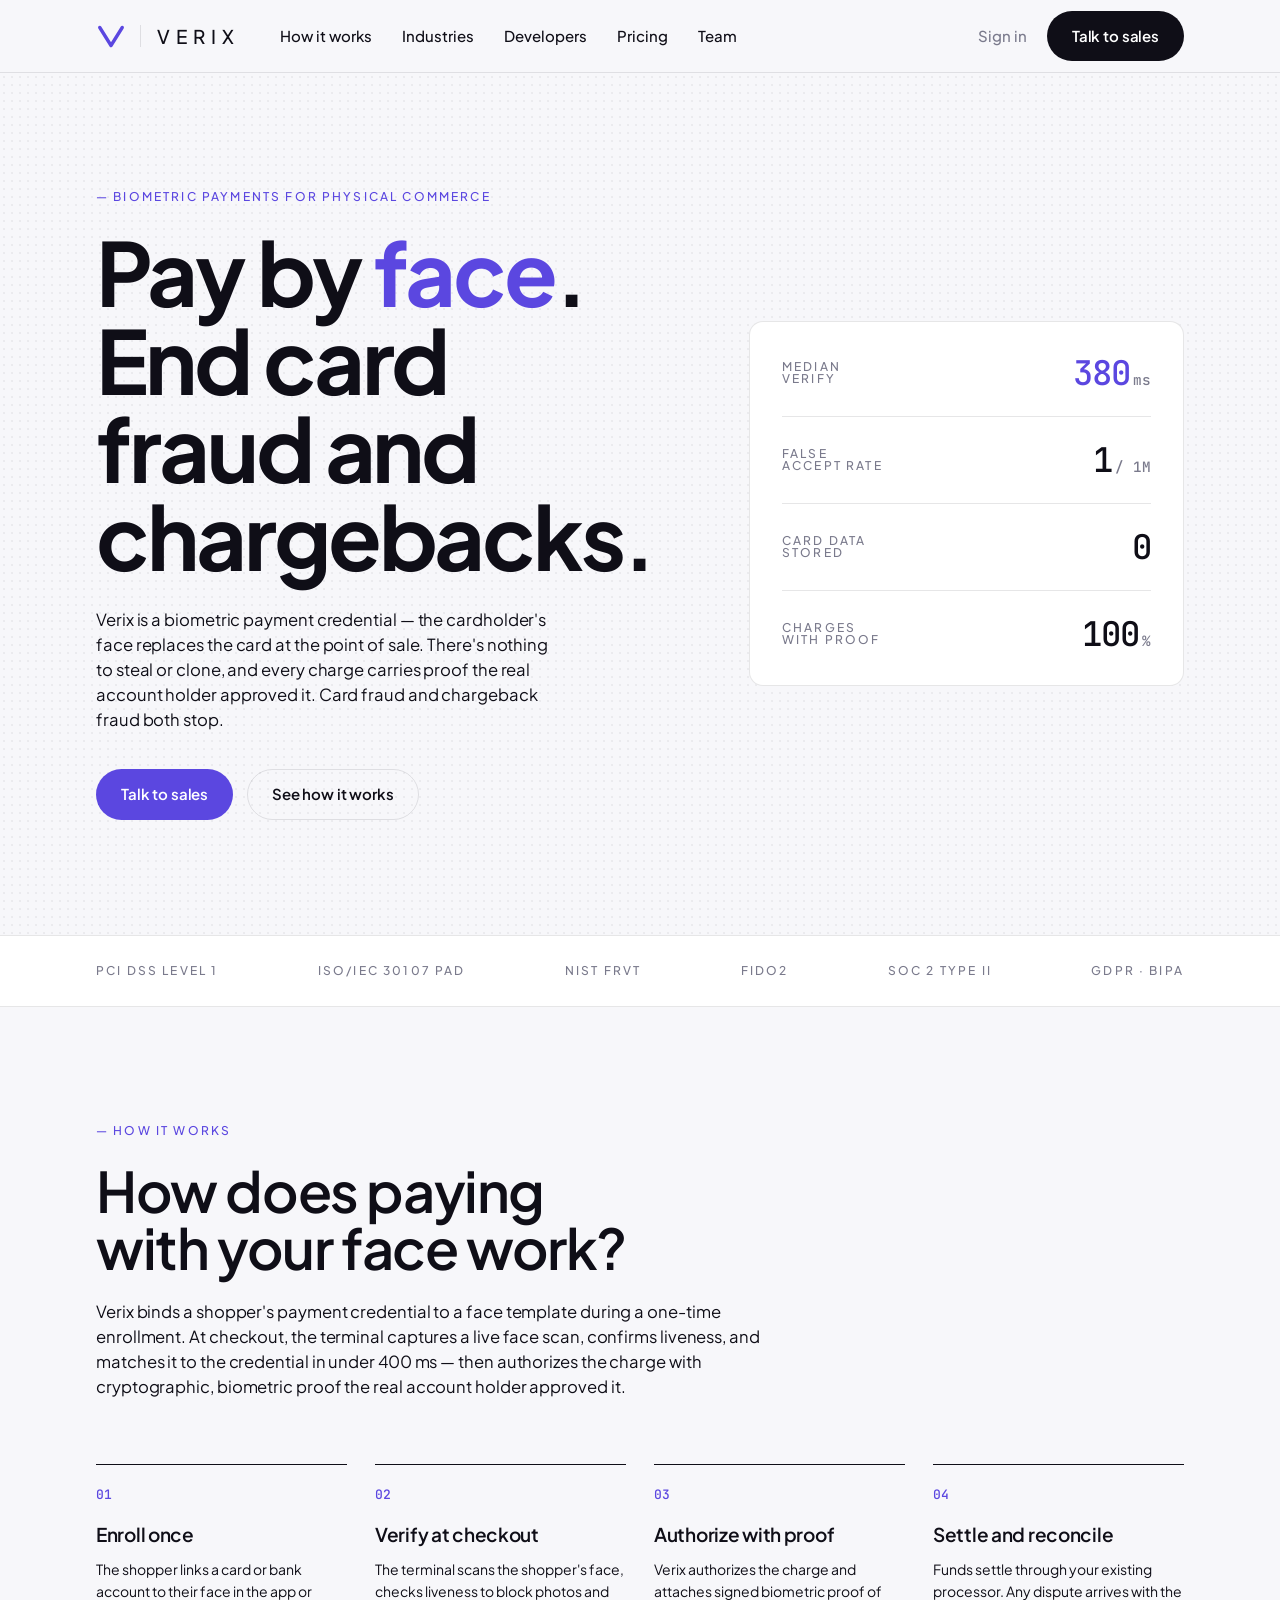
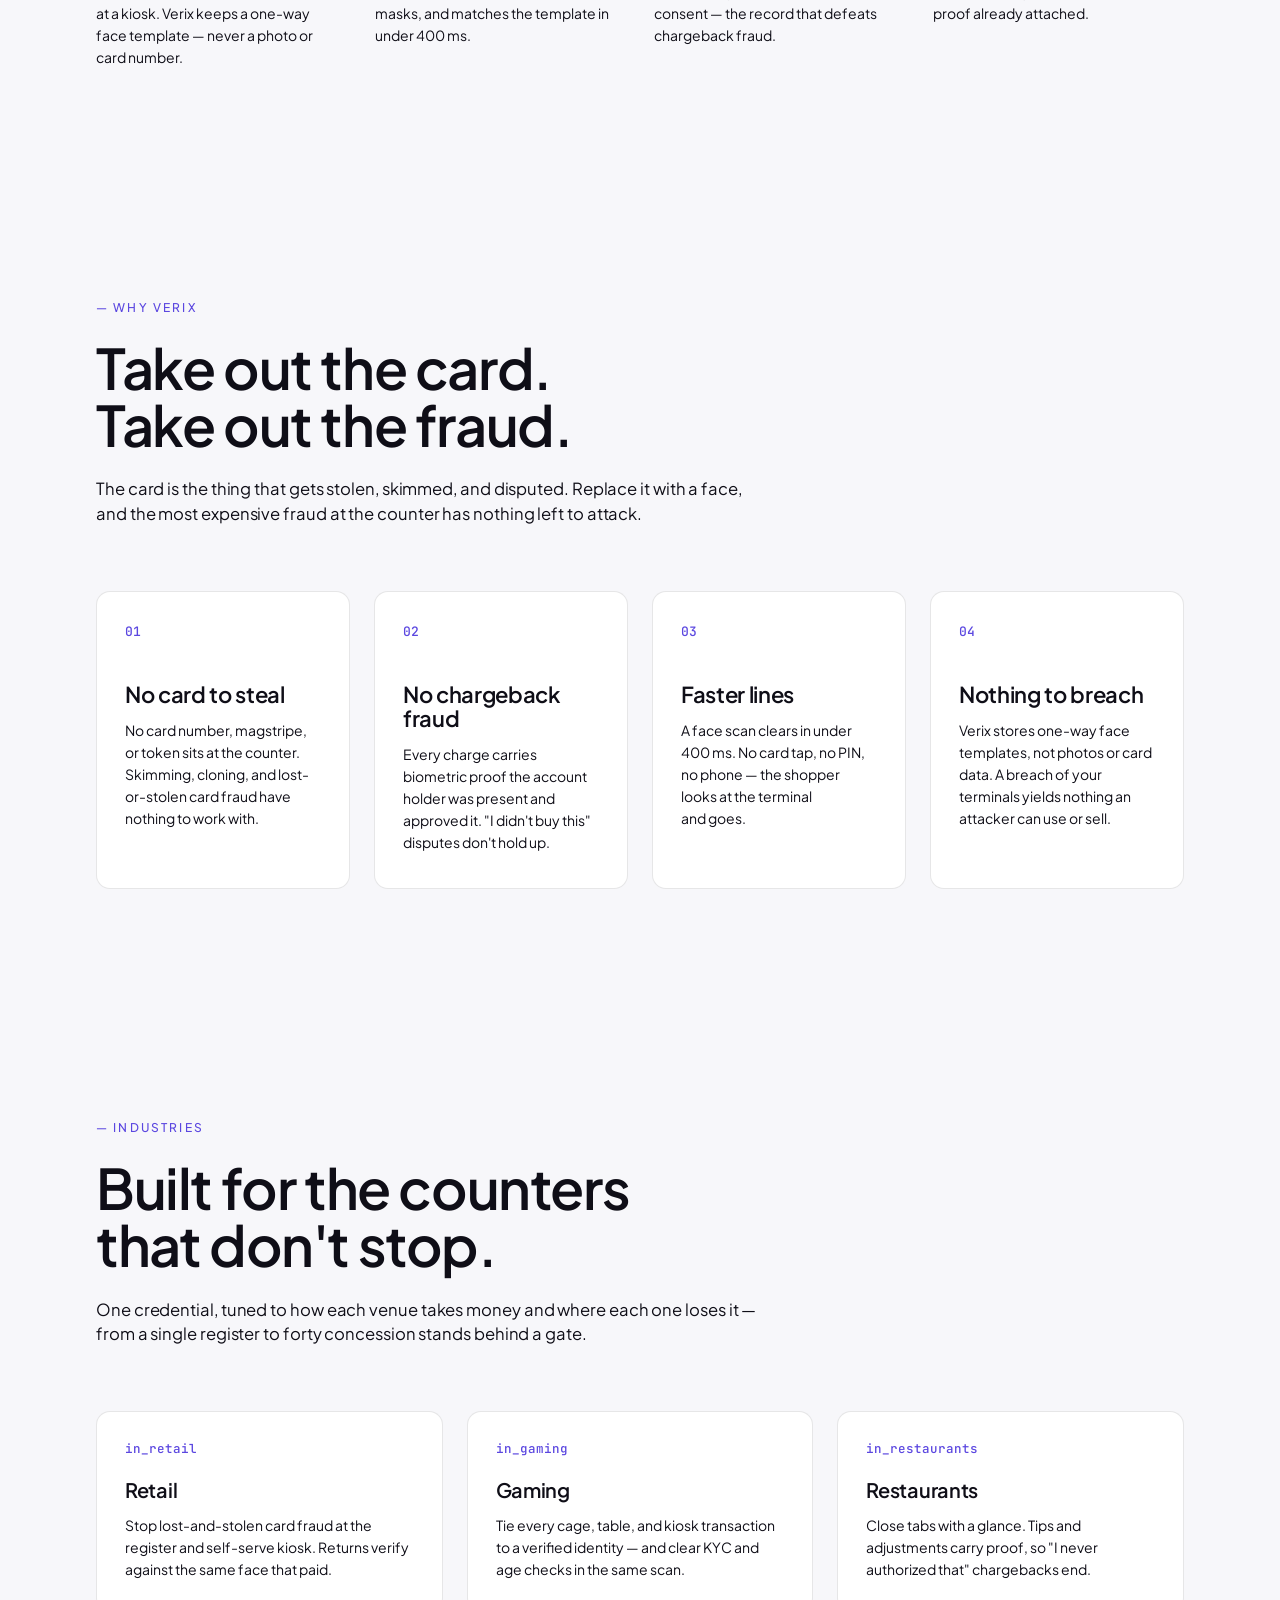
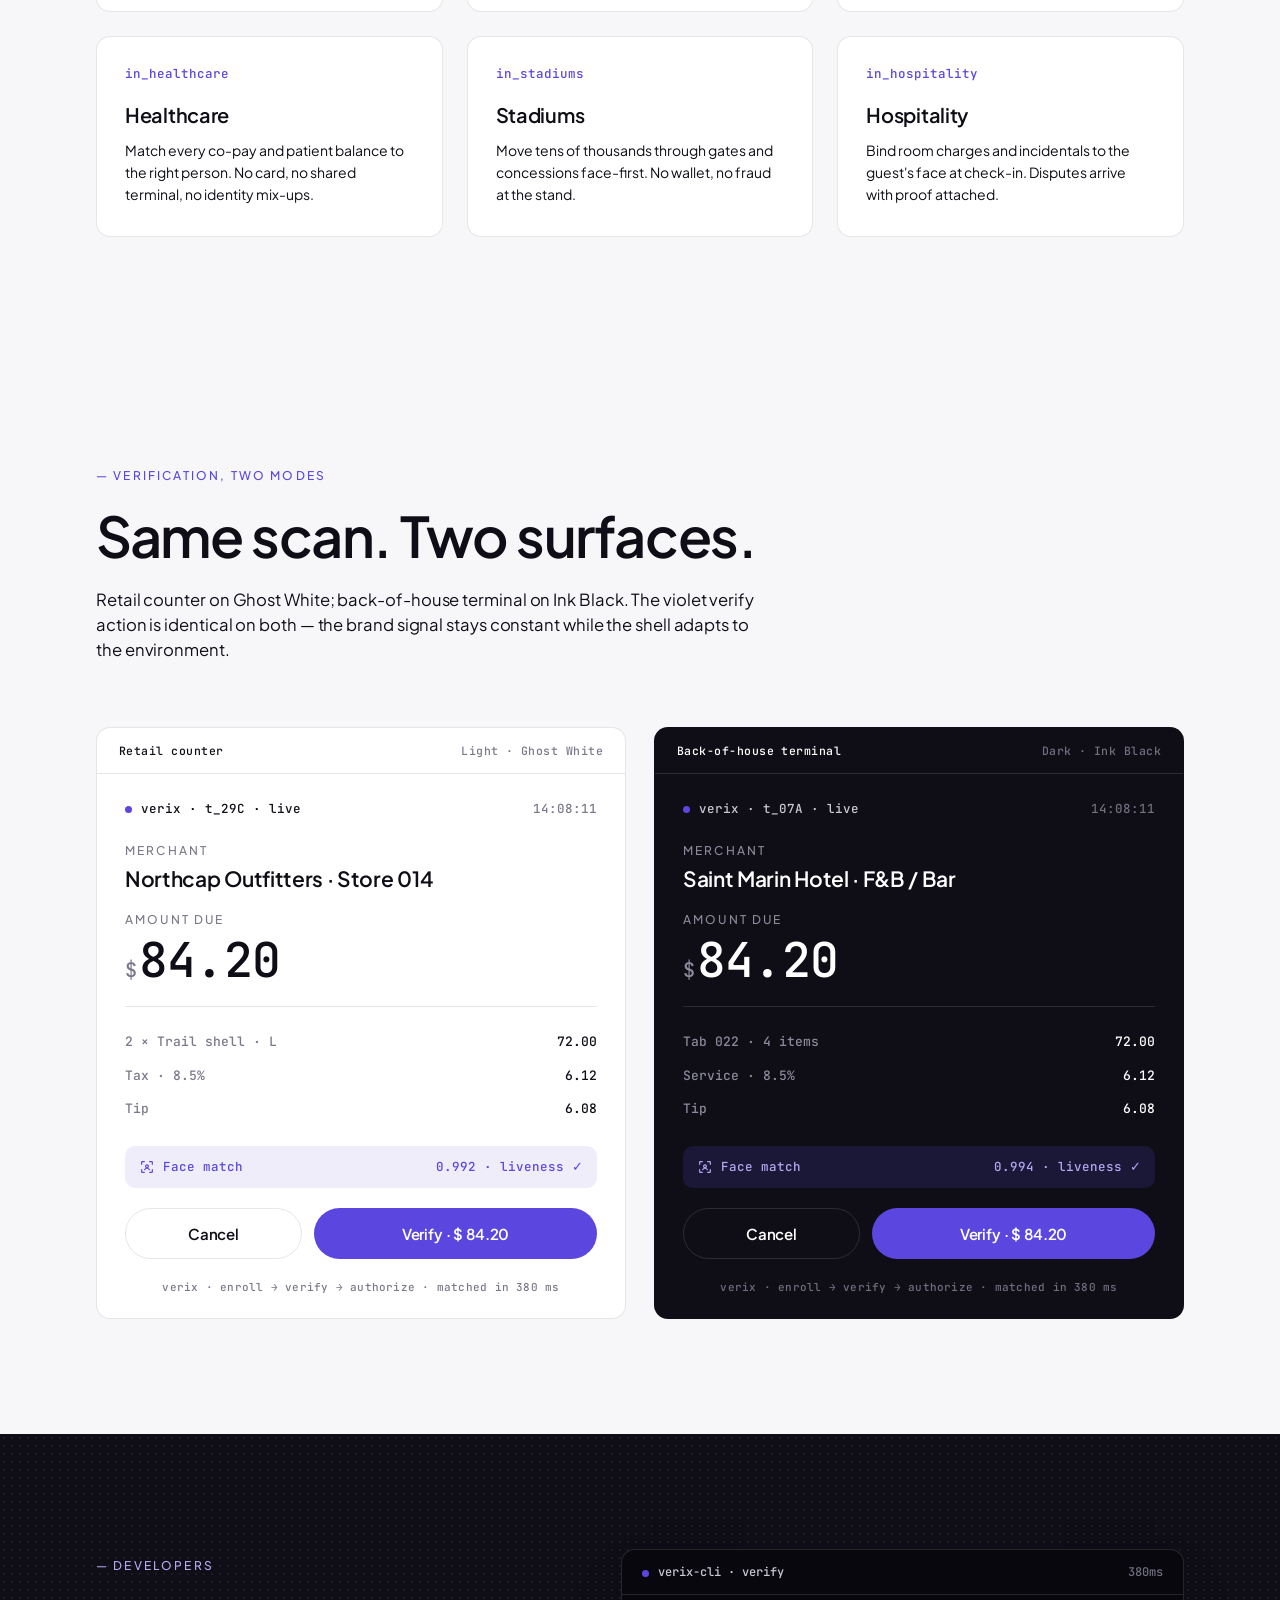
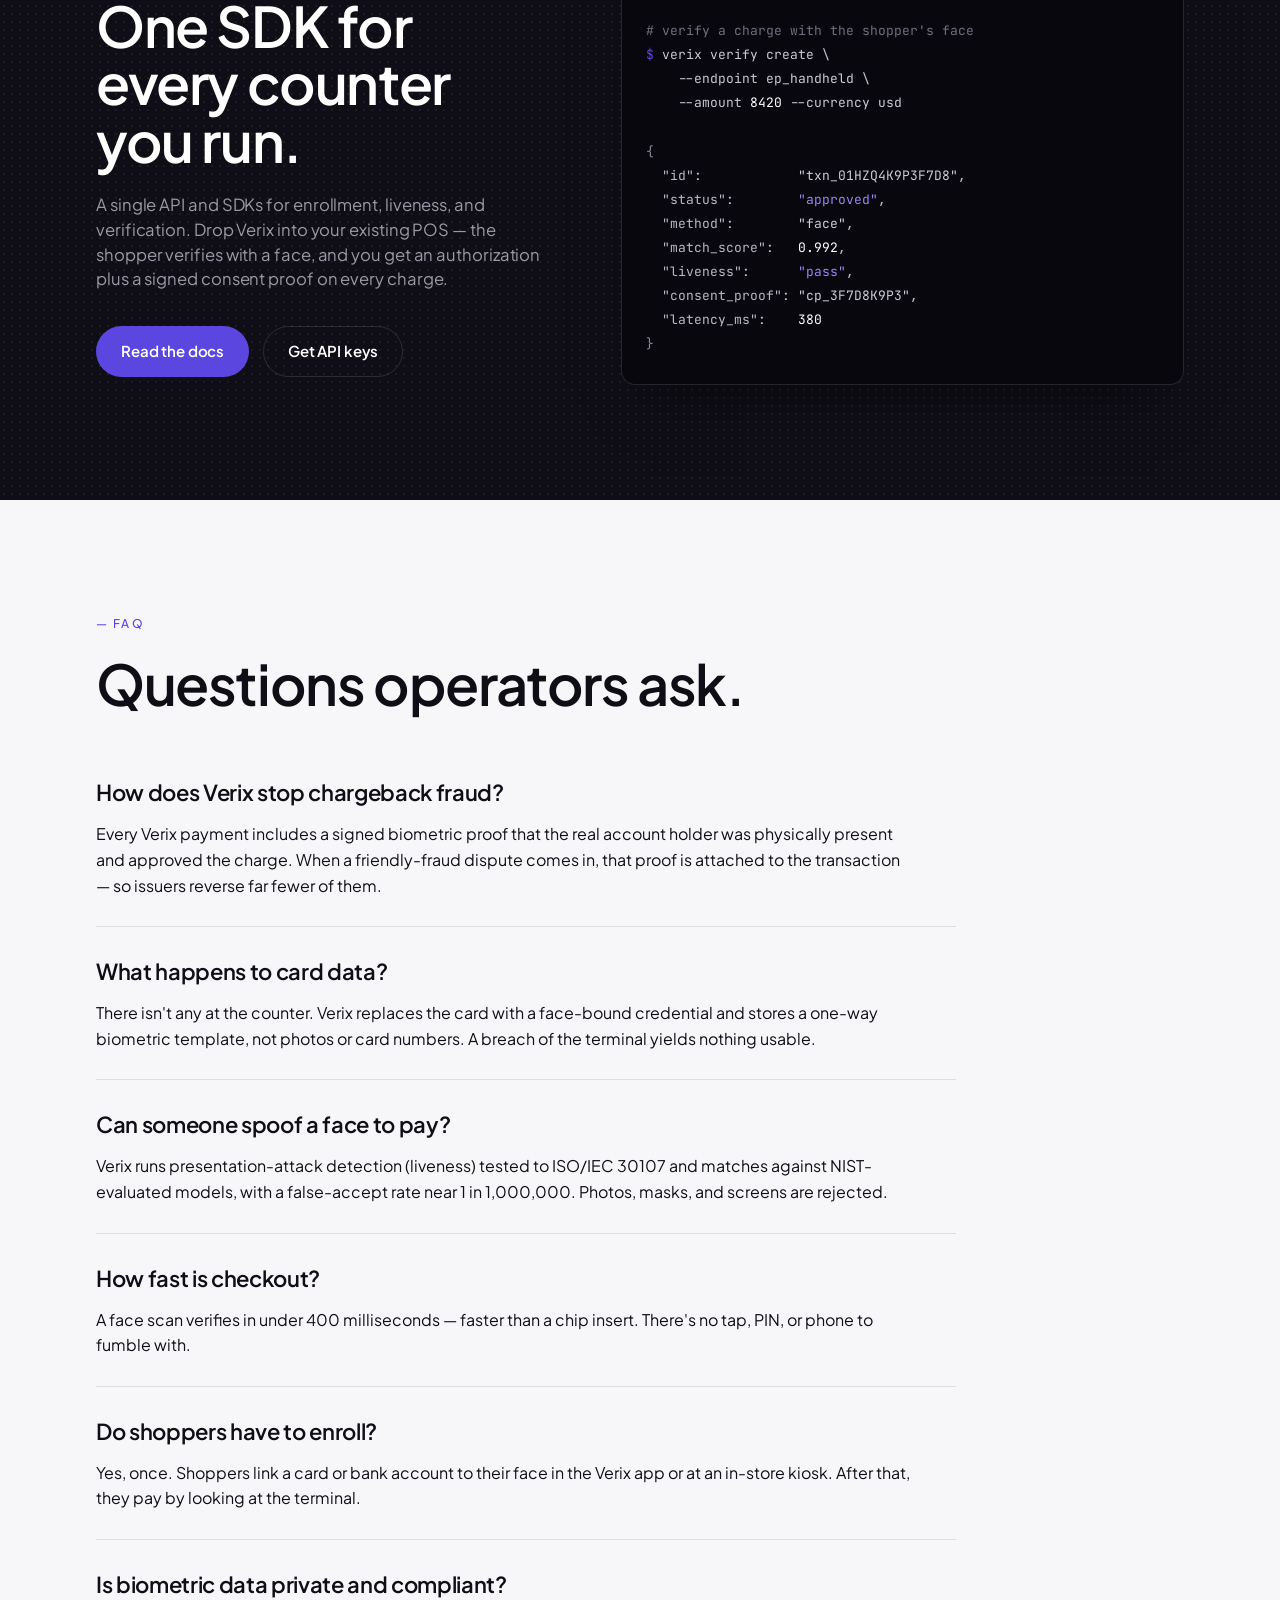
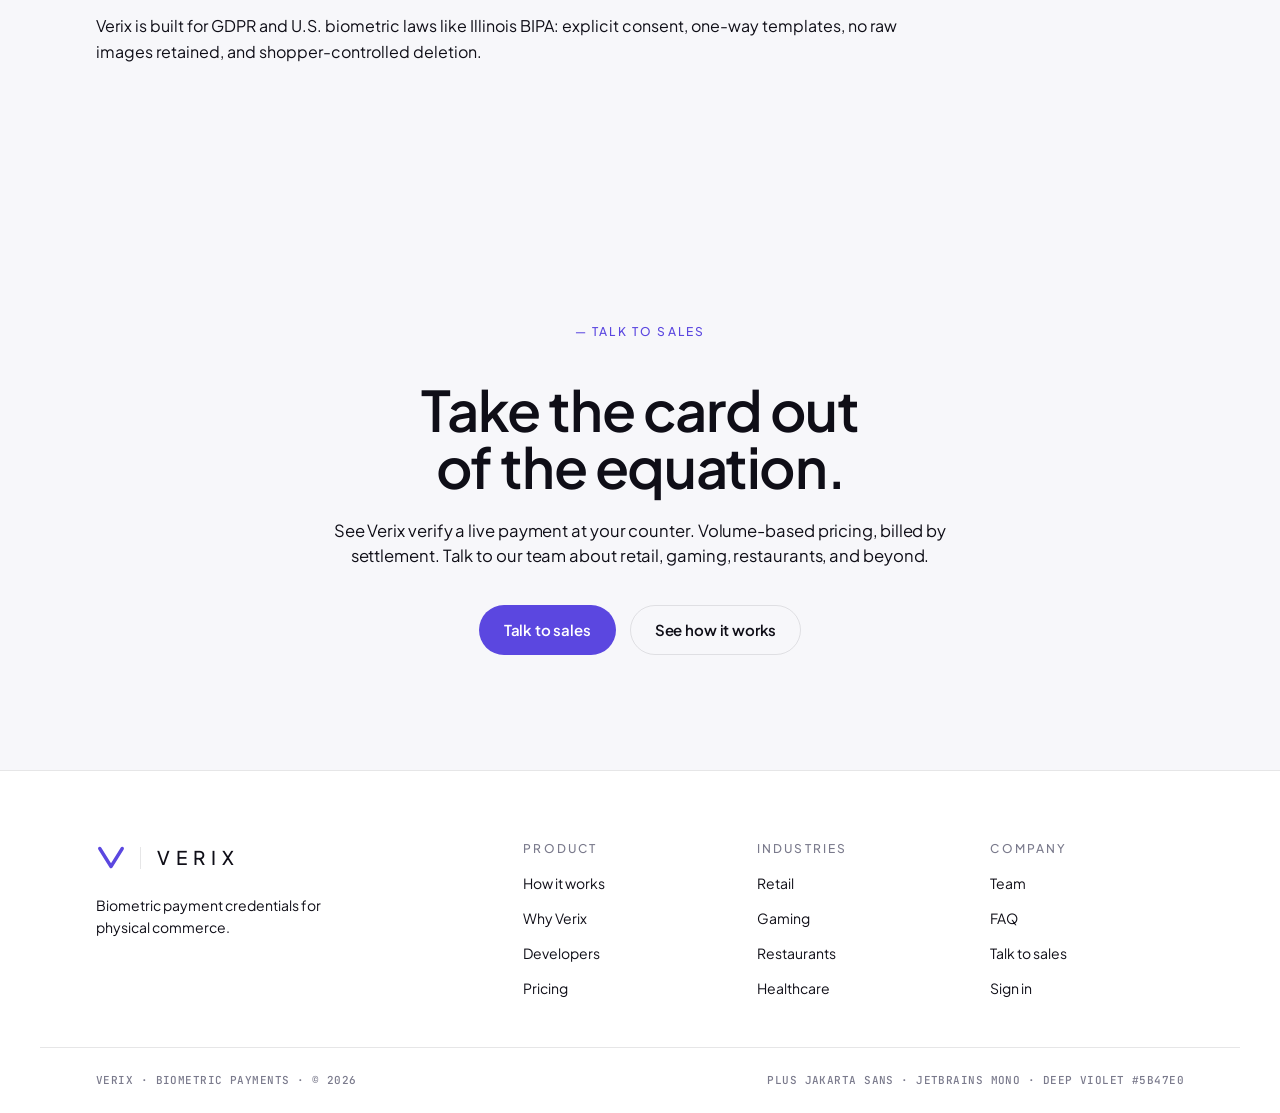
==== commit fcfd9275: "Add team page and multi-page site architecture Creates team.html (5 leadership bios, Person/Org/Brea" ====
--- a/index.html
+++ b/index.html
@@ -30,6 +30,8 @@
   <link href="https://fonts.googleapis.com/css2?family=JetBrains+Mono:wght@400;500&family=Plus+Jakarta+Sans:wght@400;500;600;700;800&display=swap" rel="stylesheet" />
   <link rel="icon" href="data:image/svg+xml,%3Csvg xmlns='http://www.w3.org/2000/svg' viewBox='0 0 40 36'%3E%3Cpath d='M5 6 20 30 35 6' fill='none' stroke='%235B47E0' stroke-width='4.5' stroke-linecap='round' stroke-linejoin='round'/%3E%3C/svg%3E" />
   <link rel="stylesheet" href="styles.css" />
+  <!-- Enable scroll-reveal CSS hook before first paint -->
+  <script>document.documentElement.classList.add('js');</script>
 
   <!-- Structured data -->
   <script type="application/ld+json">
@@ -117,6 +119,7 @@
         <a href="#industries">Industries</a>
         <a href="#developers">Developers</a>
         <a href="#pricing">Pricing</a>
+        <a href="./team.html">Team</a>
       </nav>
 
       <div class="header-actions">
@@ -132,6 +135,7 @@
       <a href="#industries">Industries</a>
       <a href="#developers">Developers</a>
       <a href="#pricing">Pricing</a>
+      <a href="./team.html">Team</a>
       <a href="#signin">Sign in</a>
       <a class="btn btn-violet" href="#pricing">Talk to sales</a>
     </nav>
@@ -540,6 +544,7 @@
       </nav>
       <nav class="footer-col" aria-label="Company">
         <p class="caps-label">Company</p>
+        <a href="./team.html">Team</a>
         <a href="#faq">FAQ</a>
         <a href="#pricing">Talk to sales</a>
         <a href="#signin">Sign in</a>
--- a/styles.css
+++ b/styles.css
@@ -485,6 +485,82 @@
 }
 
 /* ============================================================
+   TEAM PAGE
+   ============================================================ */
+.team-hero-inner { max-width: 700px; }
+
+/* Active nav link (team page) */
+.primary-nav a[aria-current="page"] { color: var(--violet); }
+.mobile-nav a[aria-current="page"]  { color: var(--violet); }
+
+/* 6-col grid — first 3 span 2 each (fills row); last 2 centered */
+.team-grid {
+  display: grid;
+  grid-template-columns: repeat(6, 1fr);
+  gap: 24px;
+  list-style: none; margin: 0; padding: 0;
+}
+.team-card {
+  grid-column: span 2;
+  background: var(--white);
+  border: 1px solid var(--hairline);
+  border-radius: var(--radius);
+  padding: 36px 28px 32px;
+  transition: border-color .18s ease, transform .18s ease;
+}
+.team-card:hover { border-color: rgba(91,71,224,0.35); transform: translateY(-3px); }
+/* center 4th and 5th cards in the second row */
+.team-card:nth-child(4) { grid-column: 2 / span 2; }
+.team-card:nth-child(5) { grid-column: 4 / span 2; }
+
+.team-avatar {
+  width: 64px; height: 64px;
+  border-radius: 50%;
+  background: var(--violet-mist);
+  display: flex; align-items: center; justify-content: center;
+  font-family: var(--sans);
+  font-weight: 700;
+  font-size: 20px;
+  letter-spacing: -0.01em;
+  color: var(--violet);
+  margin-bottom: 24px;
+  flex-shrink: 0;
+  user-select: none;
+}
+.team-name {
+  font-weight: 600;
+  font-size: clamp(20px, 1.8vw, 24px);
+  letter-spacing: -0.015em;
+  line-height: 1.1;
+  margin-bottom: 8px;
+}
+.team-role {
+  font-weight: 500;
+  font-size: 11.5px;
+  letter-spacing: 0.16em;
+  text-transform: uppercase;
+  color: var(--violet);
+  margin-bottom: 18px;
+}
+.team-bio { font-size: 14px; line-height: 1.6; color: var(--ink); }
+
+/* ============================================================
+   SCROLL-REVEAL  (IntersectionObserver — progressive enhancement)
+   .js class is set synchronously in <head> so elements are hidden
+   before paint. Without JS, content stays visible.
+   ============================================================ */
+.js [data-sr] {
+  opacity: 0;
+  transform: translateY(22px);
+  transition: opacity .7s var(--ease-anim), transform .7s var(--ease-anim);
+  transition-delay: var(--rd, 0s);
+}
+.js [data-sr].sr-visible {
+  opacity: 1;
+  transform: none;
+}
+
+/* ============================================================
    ENTRANCE ANIMATION (hero)
    Pure CSS keyframes that auto-play on load — no JS/observer
    dependency, so content can never be left hidden. Apple-style
@@ -508,6 +584,11 @@
   .feature-index { margin-bottom: 32px; }
   .industry-grid { grid-template-columns: repeat(2, 1fr); }
   .step-grid { grid-template-columns: repeat(2, 1fr); gap: 28px 24px; }
+  /* team: 4-col grid; last card centered */
+  .team-grid { grid-template-columns: repeat(4, 1fr); }
+  .team-card { grid-column: span 2; }
+  .team-card:nth-child(4) { grid-column: span 2; }      /* reset absolute position */
+  .team-card:nth-child(5) { grid-column: 2 / span 2; } /* center on 4-col grid */
 }
 @media (max-width: 900px) {
   .primary-nav, .link-signin { display: none; }
@@ -541,10 +622,18 @@
   .footer-grid { grid-template-columns: 1fr 1fr; gap: 28px; }
   .terminal-actions { grid-template-columns: 1fr; }
   .footer-meta { flex-direction: column; }
+  /* team: single column */
+  .team-grid { grid-template-columns: 1fr; }
+  .team-card,
+  .team-card:nth-child(4),
+  .team-card:nth-child(5) { grid-column: span 1; }
 }
 
 @media (prefers-reduced-motion: reduce) {
   * { scroll-behavior: auto !important; transition: none !important; animation: none !important; }
   /* with the entrance animation disabled, keep hero content fully visible */
   .reveal { opacity: 1 !important; transform: none !important; }
-}
+  /* scroll-reveal: always show content regardless of JS state */
+  .js [data-sr],
+  .js [data-sr].sr-visible { opacity: 1 !important; transform: none !important; transition: none !important; }
+}
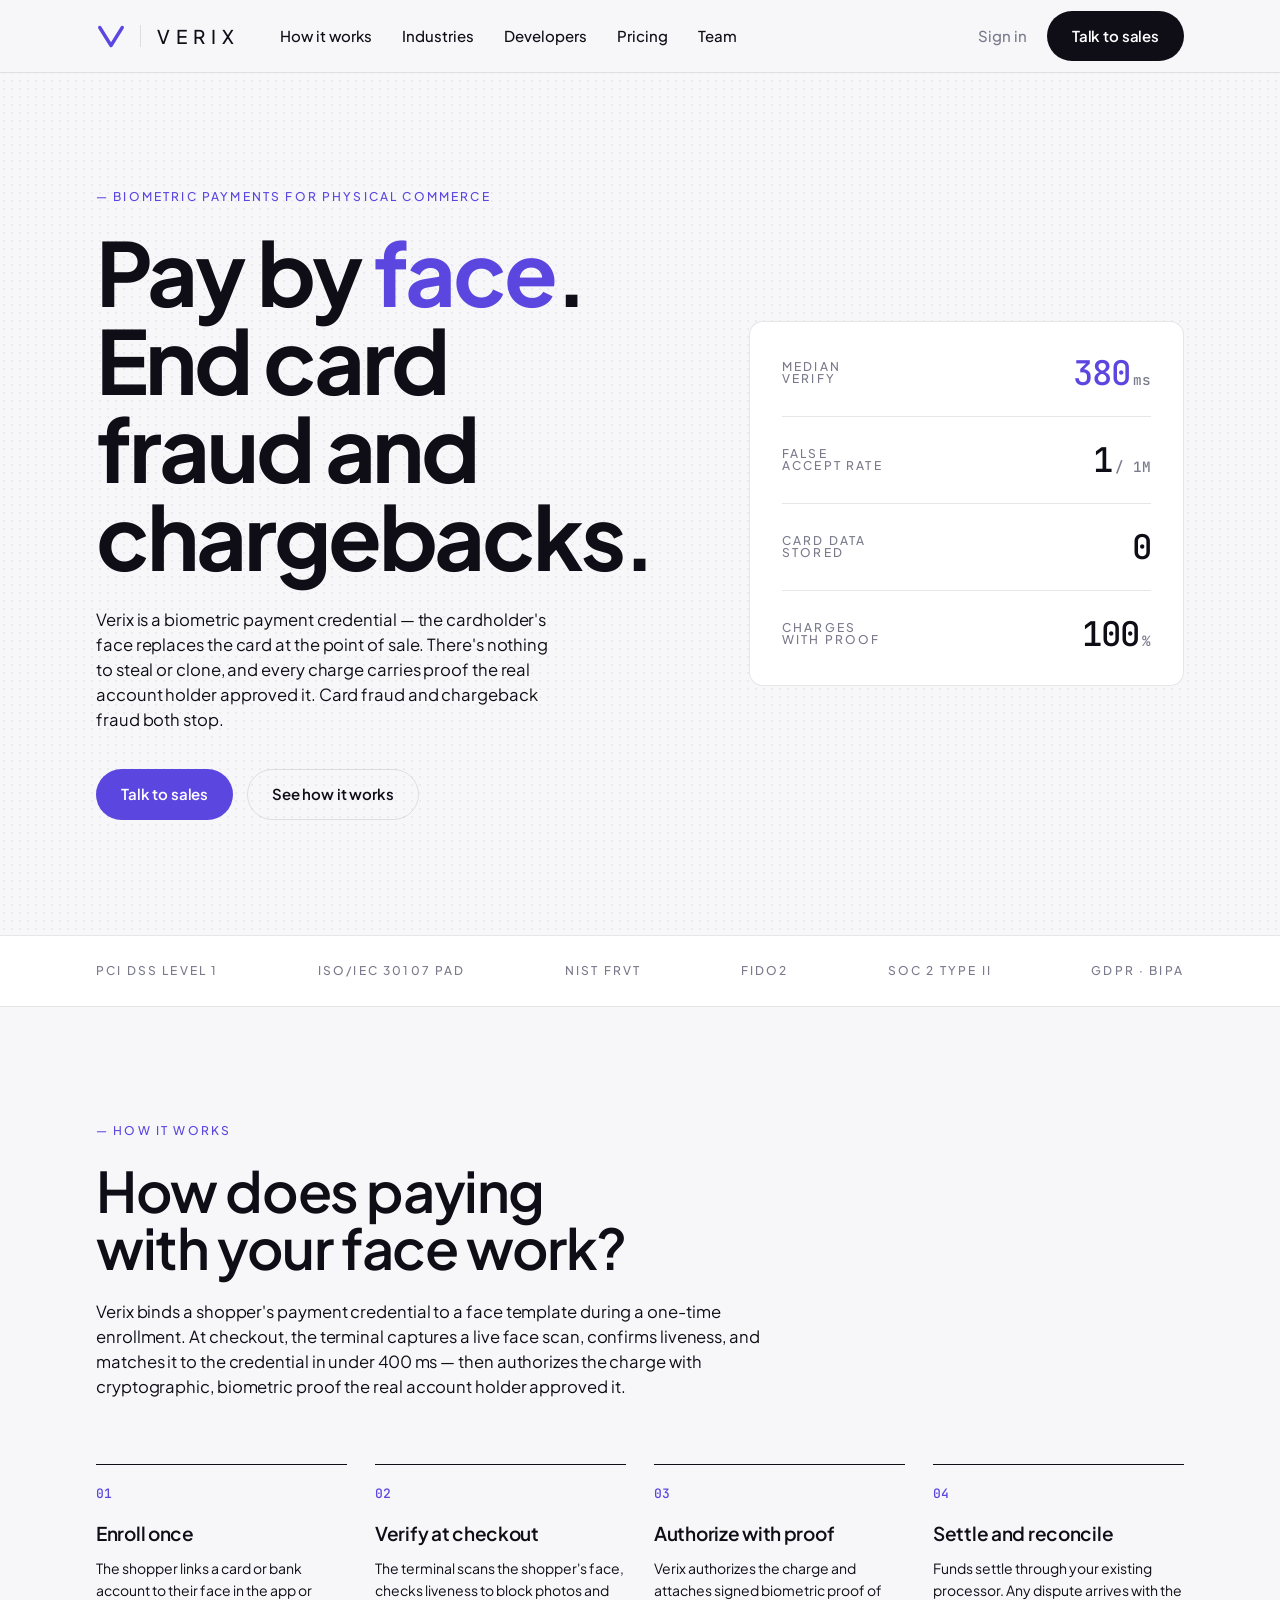
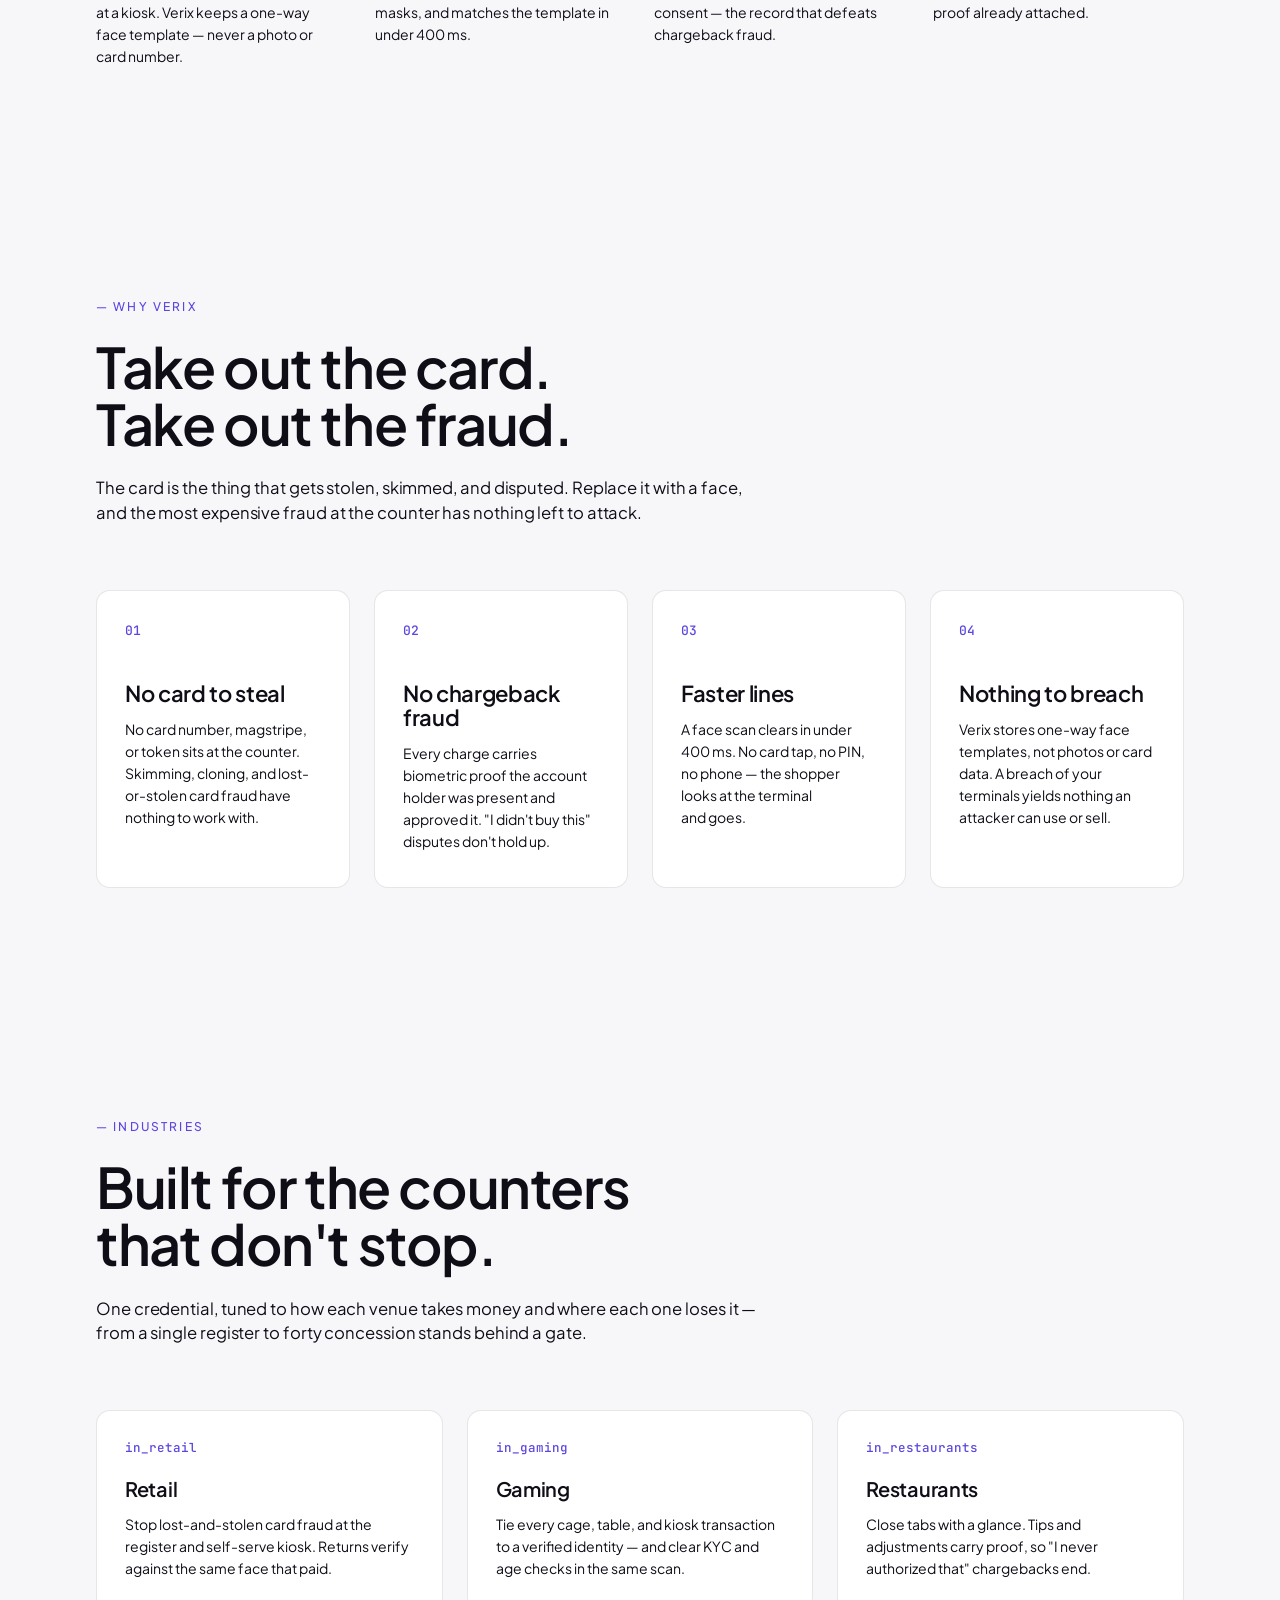
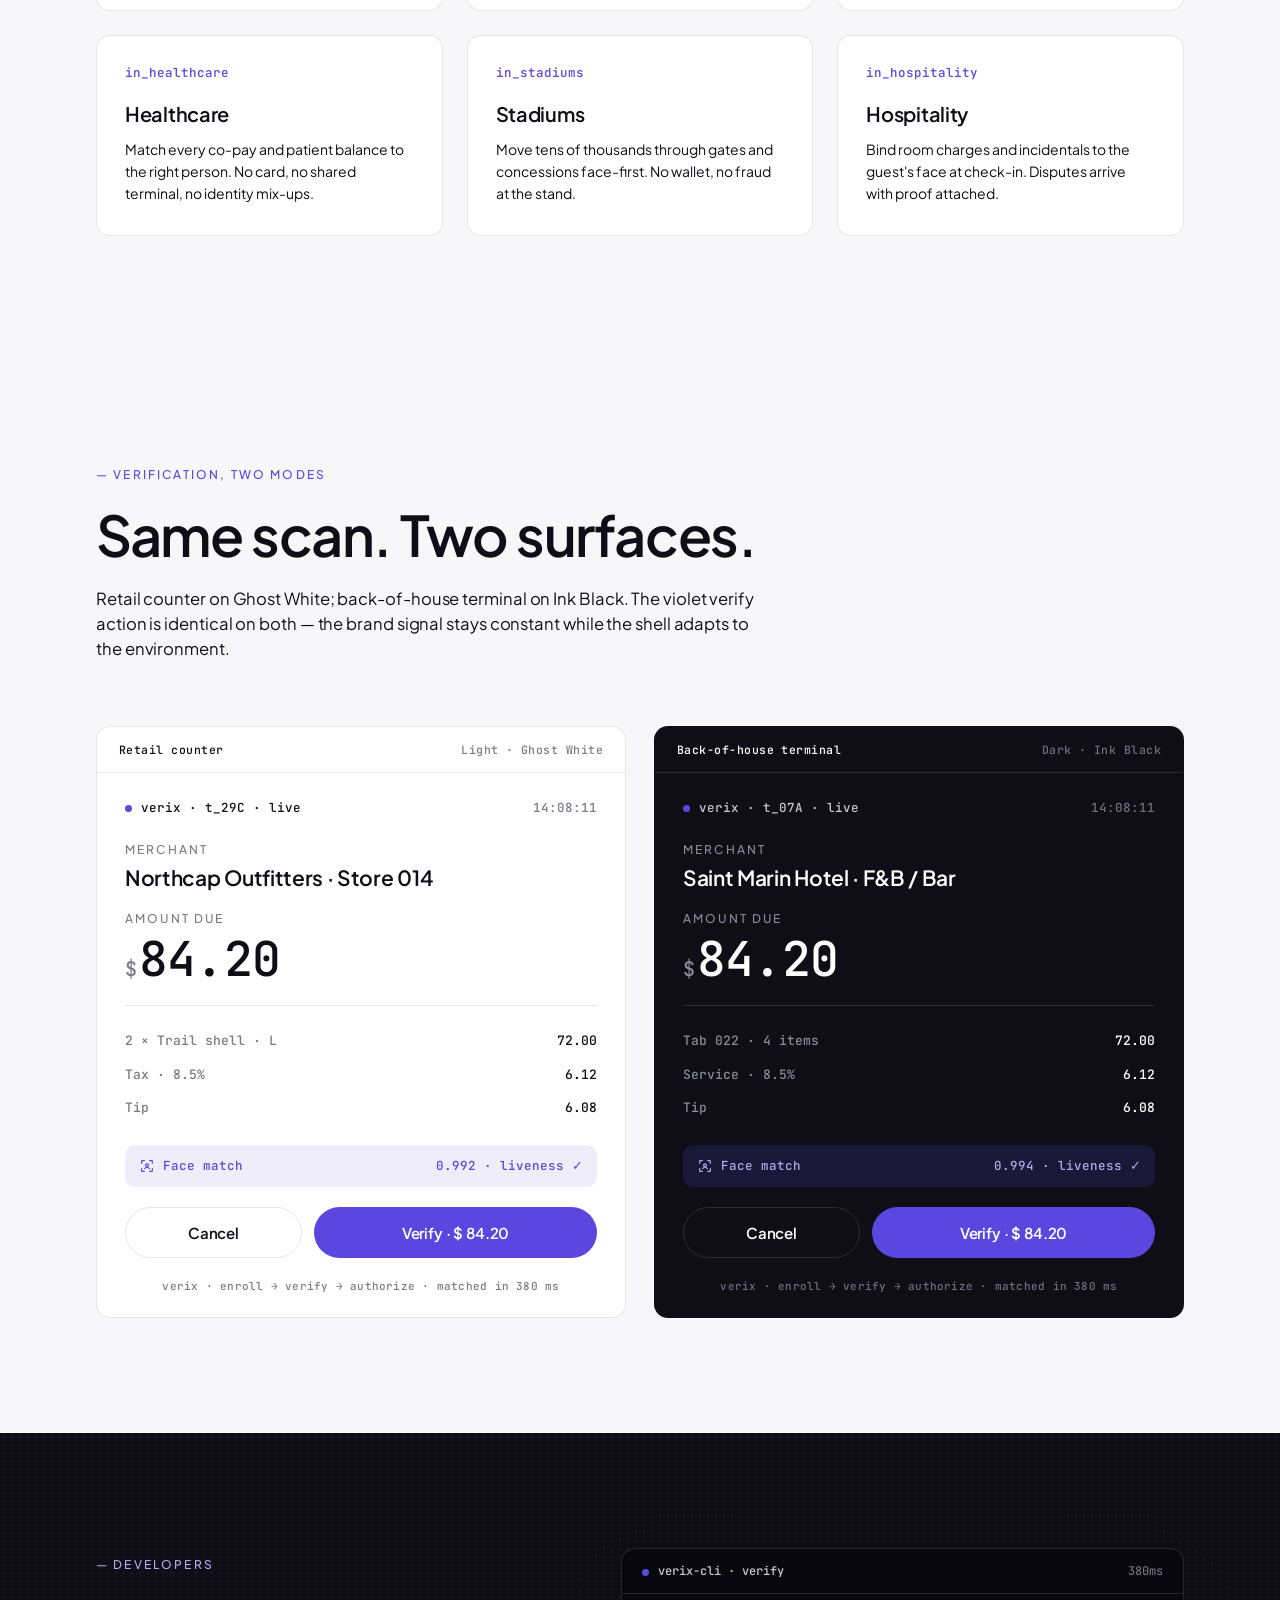
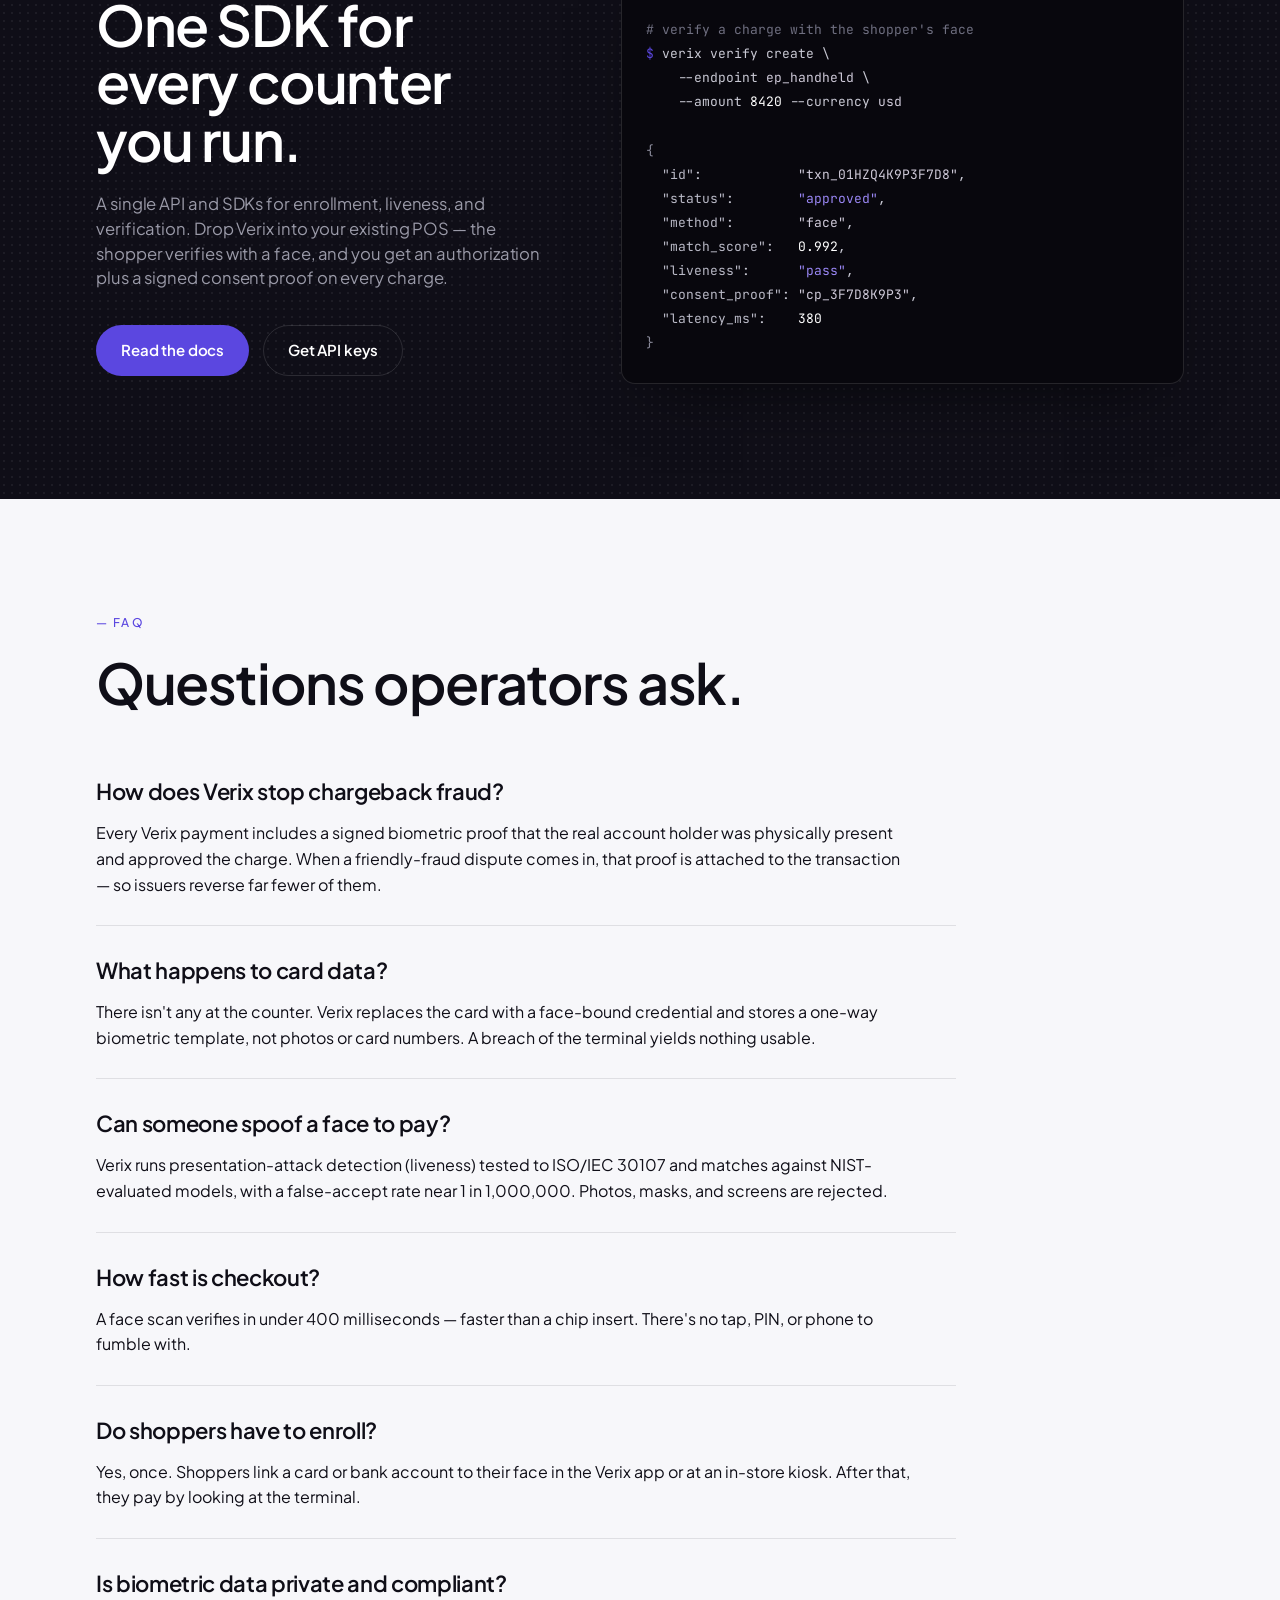
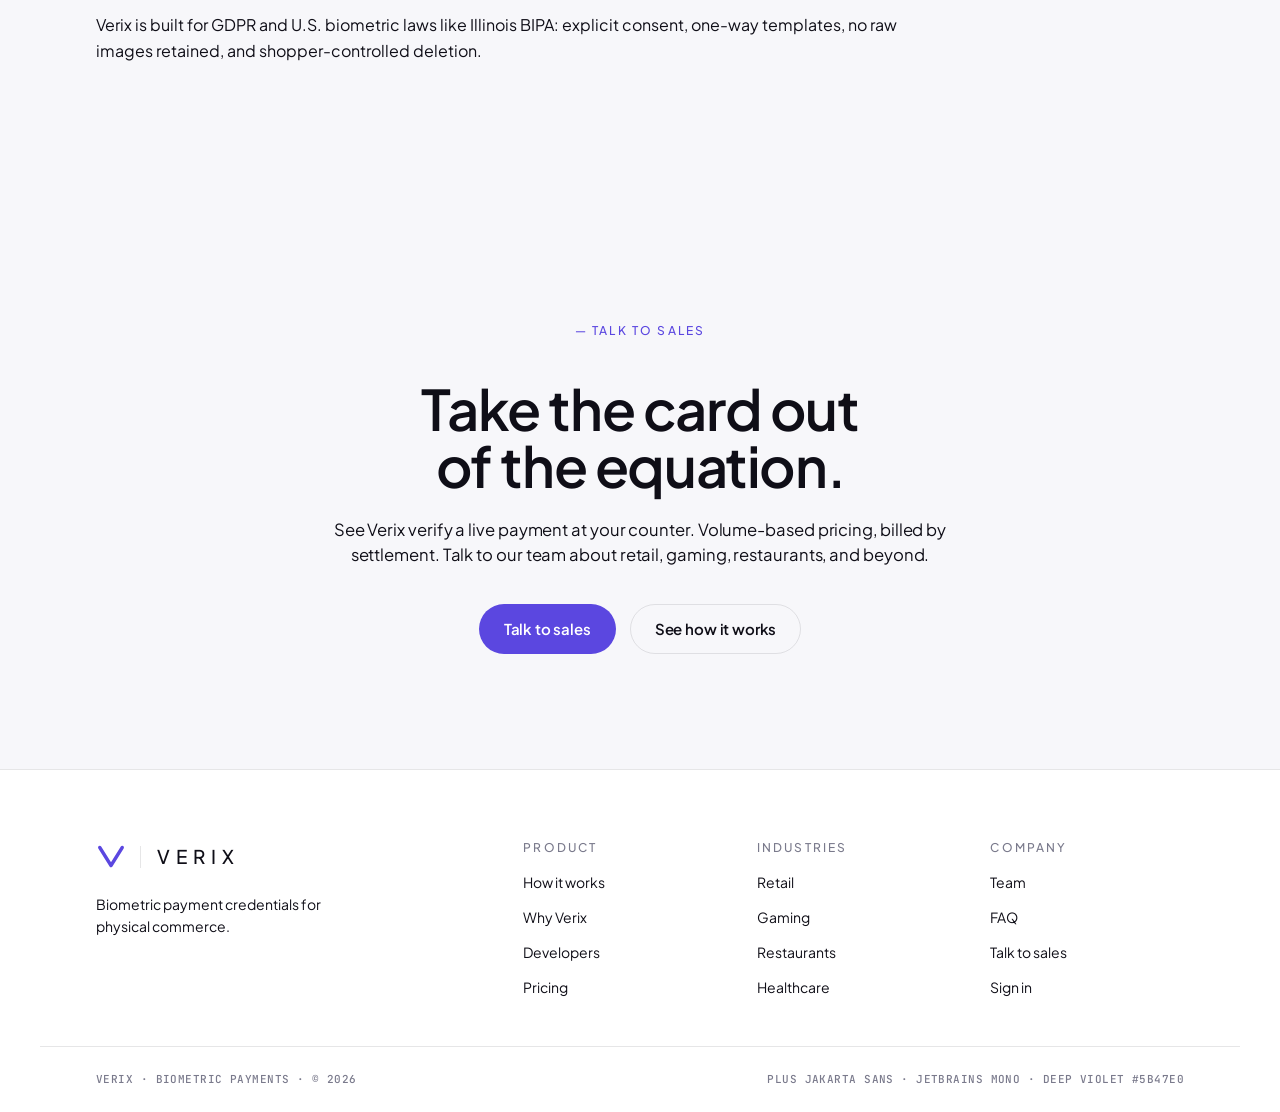
==== commit da3ce7d0: "Add comprehensive GPU-composited scroll animation system Hero dot-grid parallax (translateY via rAF," ====
--- a/index.html
+++ b/index.html
@@ -144,6 +144,7 @@
   <main id="main">
     <!-- ============ HERO ============ -->
     <section class="hero">
+      <div class="hero-bg" aria-hidden="true"></div>
       <div class="container hero-grid">
         <div class="hero-copy">
           <p class="eyebrow reveal" style="--rd:0s">— Biometric payments for physical commerce</p>
@@ -166,7 +167,7 @@
           <dl class="stats">
             <div class="stat">
               <dt class="caps-label">Median verify</dt>
-              <dd class="mono-amount accent">380<span class="unit">ms</span></dd>
+              <dd class="mono-amount accent" data-count="380">380<span class="unit">ms</span></dd>
             </div>
             <div class="stat">
               <dt class="caps-label">False accept rate</dt>
@@ -178,7 +179,7 @@
             </div>
             <div class="stat">
               <dt class="caps-label">Charges with proof</dt>
-              <dd class="mono-amount">100<span class="unit">%</span></dd>
+              <dd class="mono-amount" data-count="100">100<span class="unit">%</span></dd>
             </div>
           </dl>
         </aside>
@@ -187,7 +188,7 @@
 
     <!-- ============ STANDARDS / TRUST BAND ============ -->
     <section class="strip" aria-label="Standards and certifications">
-      <div class="container">
+      <div class="container" data-sr="fade">
         <ul class="strip-list">
           <li>PCI DSS Level 1</li>
           <li>ISO/IEC 30107 PAD</li>
@@ -202,7 +203,7 @@
     <!-- ============ HOW IT WORKS (AEO question + HowTo) ============ -->
     <section class="section" id="how">
       <div class="container">
-        <header class="section-head">
+        <header class="section-head" data-sr>
           <p class="eyebrow">— How it works</p>
           <h2 class="display-2">How does paying with your face work?</h2>
           <p class="body-1 section-sub">
@@ -215,22 +216,22 @@
         </header>
 
         <ol class="step-grid">
-          <li class="step">
+          <li class="step" data-sr style="--rd:0s">
             <span class="step-num mono">01</span>
             <h3 class="step-title">Enroll once</h3>
             <p class="body-2">The shopper links a card or bank account to their face in the app or at a kiosk. Verix keeps a one-way face template — never a photo or card number.</p>
           </li>
-          <li class="step">
+          <li class="step" data-sr style="--rd:.1s">
             <span class="step-num mono">02</span>
             <h3 class="step-title">Verify at checkout</h3>
             <p class="body-2">The terminal scans the shopper's face, checks liveness to block photos and masks, and matches the template in under 400&nbsp;ms.</p>
           </li>
-          <li class="step">
+          <li class="step" data-sr style="--rd:.2s">
             <span class="step-num mono">03</span>
             <h3 class="step-title">Authorize with proof</h3>
             <p class="body-2">Verix authorizes the charge and attaches signed biometric proof of consent — the record that defeats chargeback fraud.</p>
           </li>
-          <li class="step">
+          <li class="step" data-sr style="--rd:.3s">
             <span class="step-num mono">04</span>
             <h3 class="step-title">Settle and reconcile</h3>
             <p class="body-2">Funds settle through your existing processor. Any dispute arrives with the proof already attached.</p>
@@ -242,7 +243,7 @@
     <!-- ============ VALUE PROPS ============ -->
     <section class="section section-why" id="why">
       <div class="container">
-        <header class="section-head">
+        <header class="section-head" data-sr>
           <p class="eyebrow">— Why Verix</p>
           <h2 class="display-2">Take out the card. Take out the fraud.</h2>
           <p class="body-1 section-sub">
@@ -253,7 +254,7 @@
         </header>
 
         <div class="feature-grid">
-          <article class="feature-card">
+          <article class="feature-card" data-sr style="--rd:0s">
             <span class="feature-index mono">01</span>
             <h3 class="heading-1">No card to steal</h3>
             <p class="body-2">
@@ -261,7 +262,7 @@
               cloning, and lost-or-stolen card fraud have nothing to work with.
             </p>
           </article>
-          <article class="feature-card">
+          <article class="feature-card" data-sr style="--rd:.08s">
             <span class="feature-index mono">02</span>
             <h3 class="heading-1">No chargeback fraud</h3>
             <p class="body-2">
@@ -269,7 +270,7 @@
               approved it. "I didn't buy this" disputes don't hold up.
             </p>
           </article>
-          <article class="feature-card">
+          <article class="feature-card" data-sr style="--rd:.16s">
             <span class="feature-index mono">03</span>
             <h3 class="heading-1">Faster lines</h3>
             <p class="body-2">
@@ -277,7 +278,7 @@
               the shopper looks at the terminal and goes.
             </p>
           </article>
-          <article class="feature-card">
+          <article class="feature-card" data-sr style="--rd:.24s">
             <span class="feature-index mono">04</span>
             <h3 class="heading-1">Nothing to breach</h3>
             <p class="body-2">
@@ -292,7 +293,7 @@
     <!-- ============ INDUSTRIES ============ -->
     <section class="section" id="industries">
       <div class="container">
-        <header class="section-head">
+        <header class="section-head" data-sr>
           <p class="eyebrow">— Industries</p>
           <h2 class="display-2">Built for the counters that don't stop.</h2>
           <p class="body-1 section-sub">
@@ -302,32 +303,32 @@
         </header>
 
         <ul class="industry-grid">
-          <li class="industry-card">
+          <li class="industry-card" data-sr style="--rd:0s">
             <span class="mono industry-code">in_retail</span>
             <h3 class="industry-name">Retail</h3>
             <p class="body-2">Stop lost-and-stolen card fraud at the register and self-serve kiosk. Returns verify against the same face that paid.</p>
           </li>
-          <li class="industry-card">
+          <li class="industry-card" data-sr style="--rd:.07s">
             <span class="mono industry-code">in_gaming</span>
             <h3 class="industry-name">Gaming</h3>
             <p class="body-2">Tie every cage, table, and kiosk transaction to a verified identity — and clear KYC and age checks in the same scan.</p>
           </li>
-          <li class="industry-card">
+          <li class="industry-card" data-sr style="--rd:.14s">
             <span class="mono industry-code">in_restaurants</span>
             <h3 class="industry-name">Restaurants</h3>
             <p class="body-2">Close tabs with a glance. Tips and adjustments carry proof, so "I never authorized that" chargebacks end.</p>
           </li>
-          <li class="industry-card">
+          <li class="industry-card" data-sr style="--rd:.21s">
             <span class="mono industry-code">in_healthcare</span>
             <h3 class="industry-name">Healthcare</h3>
             <p class="body-2">Match every co-pay and patient balance to the right person. No card, no shared terminal, no identity mix-ups.</p>
           </li>
-          <li class="industry-card">
+          <li class="industry-card" data-sr style="--rd:.28s">
             <span class="mono industry-code">in_stadiums</span>
             <h3 class="industry-name">Stadiums</h3>
             <p class="body-2">Move tens of thousands through gates and concessions face-first. No wallet, no fraud at the stand.</p>
           </li>
-          <li class="industry-card">
+          <li class="industry-card" data-sr style="--rd:.35s">
             <span class="mono industry-code">in_hospitality</span>
             <h3 class="industry-name">Hospitality</h3>
             <p class="body-2">Bind room charges and incidentals to the guest's face at check-in. Disputes arrive with proof attached.</p>
@@ -339,7 +340,7 @@
     <!-- ============ SURFACES / TERMINALS ============ -->
     <section class="section section-surfaces" id="surfaces">
       <div class="container">
-        <header class="section-head">
+        <header class="section-head" data-sr>
           <p class="eyebrow">— Verification, two modes</p>
           <h2 class="display-2">Same scan. Two surfaces.</h2>
           <p class="body-1 section-sub">
@@ -351,7 +352,7 @@
 
         <div class="terminal-grid">
           <!-- RETAIL COUNTER · LIGHT -->
-          <figure class="terminal terminal-light">
+          <figure class="terminal terminal-light" data-sr="left">
             <figcaption class="terminal-tag">
               <span class="mono">Retail counter</span>
               <span class="mono muted">Light · Ghost White</span>
@@ -384,7 +385,7 @@
           </figure>
 
           <!-- BACK-OF-HOUSE · DARK -->
-          <figure class="terminal terminal-dark">
+          <figure class="terminal terminal-dark" data-sr="right" style="--rd:.08s">
             <figcaption class="terminal-tag">
               <span class="mono">Back-of-house terminal</span>
               <span class="mono muted">Dark · Ink Black</span>
@@ -422,7 +423,7 @@
     <!-- ============ DEVELOPERS ============ -->
     <section class="section section-dev" id="developers">
       <div class="container dev-grid">
-        <div class="dev-copy">
+        <div class="dev-copy" data-sr>
           <p class="eyebrow eyebrow-on-dark">— Developers</p>
           <h2 class="display-2 on-dark">One SDK for every counter you run.</h2>
           <p class="body-1 on-dark-muted">
@@ -436,7 +437,7 @@
           </div>
         </div>
 
-        <div class="code-window" role="img" aria-label="Example Verix face-verification API response">
+        <div class="code-window" role="img" aria-label="Example Verix face-verification API response" data-sr="scale" style="--rd:.12s">
           <div class="code-bar mono">
             <span><span class="dot"></span>verix-cli · verify</span>
             <span class="muted">380ms</span>
@@ -462,33 +463,33 @@
     <!-- ============ FAQ (AEO / FAQPage) ============ -->
     <section class="section" id="faq">
       <div class="container">
-        <header class="section-head">
+        <header class="section-head" data-sr>
           <p class="eyebrow">— FAQ</p>
           <h2 class="display-2">Questions operators ask.</h2>
         </header>
 
         <div class="faq-list">
-          <article class="faq-item">
+          <article class="faq-item" data-sr="fade" style="--rd:0s">
             <h3 class="faq-q">How does Verix stop chargeback fraud?</h3>
             <p class="faq-a">Every Verix payment includes a signed biometric proof that the real account holder was physically present and approved the charge. When a friendly-fraud dispute comes in, that proof is attached to the transaction — so issuers reverse far fewer of them.</p>
           </article>
-          <article class="faq-item">
+          <article class="faq-item" data-sr="fade" style="--rd:.07s">
             <h3 class="faq-q">What happens to card data?</h3>
             <p class="faq-a">There isn't any at the counter. Verix replaces the card with a face-bound credential and stores a one-way biometric template, not photos or card numbers. A breach of the terminal yields nothing usable.</p>
           </article>
-          <article class="faq-item">
+          <article class="faq-item" data-sr="fade" style="--rd:.14s">
             <h3 class="faq-q">Can someone spoof a face to pay?</h3>
             <p class="faq-a">Verix runs presentation-attack detection (liveness) tested to ISO/IEC 30107 and matches against NIST-evaluated models, with a false-accept rate near 1 in 1,000,000. Photos, masks, and screens are rejected.</p>
           </article>
-          <article class="faq-item">
+          <article class="faq-item" data-sr="fade" style="--rd:.21s">
             <h3 class="faq-q">How fast is checkout?</h3>
             <p class="faq-a">A face scan verifies in under 400 milliseconds — faster than a chip insert. There's no tap, PIN, or phone to fumble with.</p>
           </article>
-          <article class="faq-item">
+          <article class="faq-item" data-sr="fade" style="--rd:.28s">
             <h3 class="faq-q">Do shoppers have to enroll?</h3>
             <p class="faq-a">Yes, once. Shoppers link a card or bank account to their face in the Verix app or at an in-store kiosk. After that, they pay by looking at the terminal.</p>
           </article>
-          <article class="faq-item">
+          <article class="faq-item" data-sr="fade" style="--rd:.35s">
             <h3 class="faq-q">Is biometric data private and compliant?</h3>
             <p class="faq-a">Verix is built for GDPR and U.S. biometric laws like Illinois BIPA: explicit consent, one-way templates, no raw images retained, and shopper-controlled deletion.</p>
           </article>
@@ -498,7 +499,7 @@
 
     <!-- ============ FINAL CTA ============ -->
     <section class="section section-cta" id="pricing">
-      <div class="container cta-inner">
+      <div class="container cta-inner" data-sr>
         <p class="eyebrow">— Talk to sales</p>
         <h2 class="display-2">Take the card out of the equation.</h2>
         <p class="body-1 section-sub centered">
--- a/styles.css
+++ b/styles.css
@@ -209,12 +209,22 @@
 }
 .hero {
   position: relative;
+  overflow: hidden;
   padding-block: clamp(56px, 9vw, 120px);
-  /* §05 texture — dot grid, background only, static */
   background-color: var(--ghost);
+}
+/* §05 texture lives on its own layer so JS can translateY it
+   without repainting any layout — pure compositor operation */
+.hero-bg {
+  position: absolute;
+  inset: -6% 0;      /* oversized vertically to hide parallax edges */
   background-image: radial-gradient(rgba(15,14,23,0.05) 1px, transparent 1px);
   background-size: 8px 8px;
-}
+  pointer-events: none;
+  will-change: transform;
+  z-index: 0;
+}
+.hero-grid { position: relative; z-index: 1; }
 .hero-grid {
   display: grid;
   grid-template-columns: 1.15fr 0.85fr;
@@ -301,7 +311,22 @@
   display: grid; grid-template-columns: repeat(4, 1fr); gap: 28px;
   list-style: none; margin: 0; padding: 0;
 }
-.step { padding-top: 20px; border-top: 1px solid var(--ink); }
+/* Step top border — scaleX line-draw, GPU-composited (no layout reflow) */
+.step { padding-top: 20px; position: relative; }
+.step::before {
+  content: '';
+  position: absolute;
+  top: 0; left: 0; right: 0;
+  height: 1px;
+  background: var(--ink);
+  transform-origin: left center;
+  transform: scaleX(1); /* visible by default (no JS) */
+  transition: transform .85s var(--ease-anim);
+  transition-delay: var(--rd, 0s);
+}
+/* With JS: collapsed until sr-visible fires */
+.js .step[data-sr]::before         { transform: scaleX(0); }
+.js .step[data-sr].sr-visible::before { transform: scaleX(1); }
 .step-num { display: block; font-size: 13px; color: var(--violet); margin-bottom: 16px; }
 .step-title { font-weight: 600; font-size: 19px; letter-spacing: -0.015em; margin-bottom: 10px; }
 
@@ -548,16 +573,29 @@
    SCROLL-REVEAL  (IntersectionObserver — progressive enhancement)
    .js class is set synchronously in <head> so elements are hidden
    before paint. Without JS, content stays visible.
-   ============================================================ */
+   Directional variants via data-sr attribute value.
+   All transforms GPU-composited (transform + opacity only).
+   ============================================================ */
+
+/* Base — fade up (default) */
 .js [data-sr] {
   opacity: 0;
-  transform: translateY(22px);
-  transition: opacity .7s var(--ease-anim), transform .7s var(--ease-anim);
+  transform: translateY(28px);
+  transition: opacity .72s var(--ease-anim), transform .72s var(--ease-anim);
   transition-delay: var(--rd, 0s);
-}
+  will-change: transform, opacity;
+}
+/* Directional variants */
+.js [data-sr="left"]  { transform: translateX(-56px); }
+.js [data-sr="right"] { transform: translateX( 56px); }
+.js [data-sr="scale"] { transform: scale(0.92) translateY(14px); }
+.js [data-sr="fade"]  { transform: none; } /* opacity-only — reading contexts */
+
+/* Visible — clears all variants */
 .js [data-sr].sr-visible {
   opacity: 1;
   transform: none;
+  will-change: auto; /* release GPU layer after animation */
 }
 
 /* ============================================================
@@ -569,6 +607,19 @@
 @keyframes verix-fade-up {
   from { opacity: 0; transform: translateY(22px); }
   to   { opacity: 1; transform: none; }
+}
+
+/* Live dot pulse — communicates active / real-time status
+   Uses scale + opacity for GPU compositing (no layout reflow) */
+@keyframes verix-dot-pulse {
+  0%, 100% { transform: scale(1);   opacity: 1;   }
+  50%       { transform: scale(1.6); opacity: 0.55; }
+}
+.terminal-status .dot,
+.code-bar .dot {
+  animation: verix-dot-pulse 2.8s ease-in-out infinite;
+  display: inline-block;
+  vertical-align: middle;
 }
 .hero .reveal {
   animation: verix-fade-up .7s var(--ease-anim) both;
@@ -631,9 +682,16 @@
 
 @media (prefers-reduced-motion: reduce) {
   * { scroll-behavior: auto !important; transition: none !important; animation: none !important; }
-  /* with the entrance animation disabled, keep hero content fully visible */
+  /* hero entrance */
   .reveal { opacity: 1 !important; transform: none !important; }
-  /* scroll-reveal: always show content regardless of JS state */
+  /* scroll-reveal: always visible, no transform */
   .js [data-sr],
   .js [data-sr].sr-visible { opacity: 1 !important; transform: none !important; transition: none !important; }
-}
+  /* step border: always drawn */
+  .js .step[data-sr]::before { transform: scaleX(1) !important; transition: none !important; }
+  /* dot pulse: static */
+  .terminal-status .dot,
+  .code-bar .dot { animation: none !important; transform: none !important; opacity: 1 !important; }
+  /* hero parallax: no movement */
+  .hero-bg { transform: none !important; }
+}
